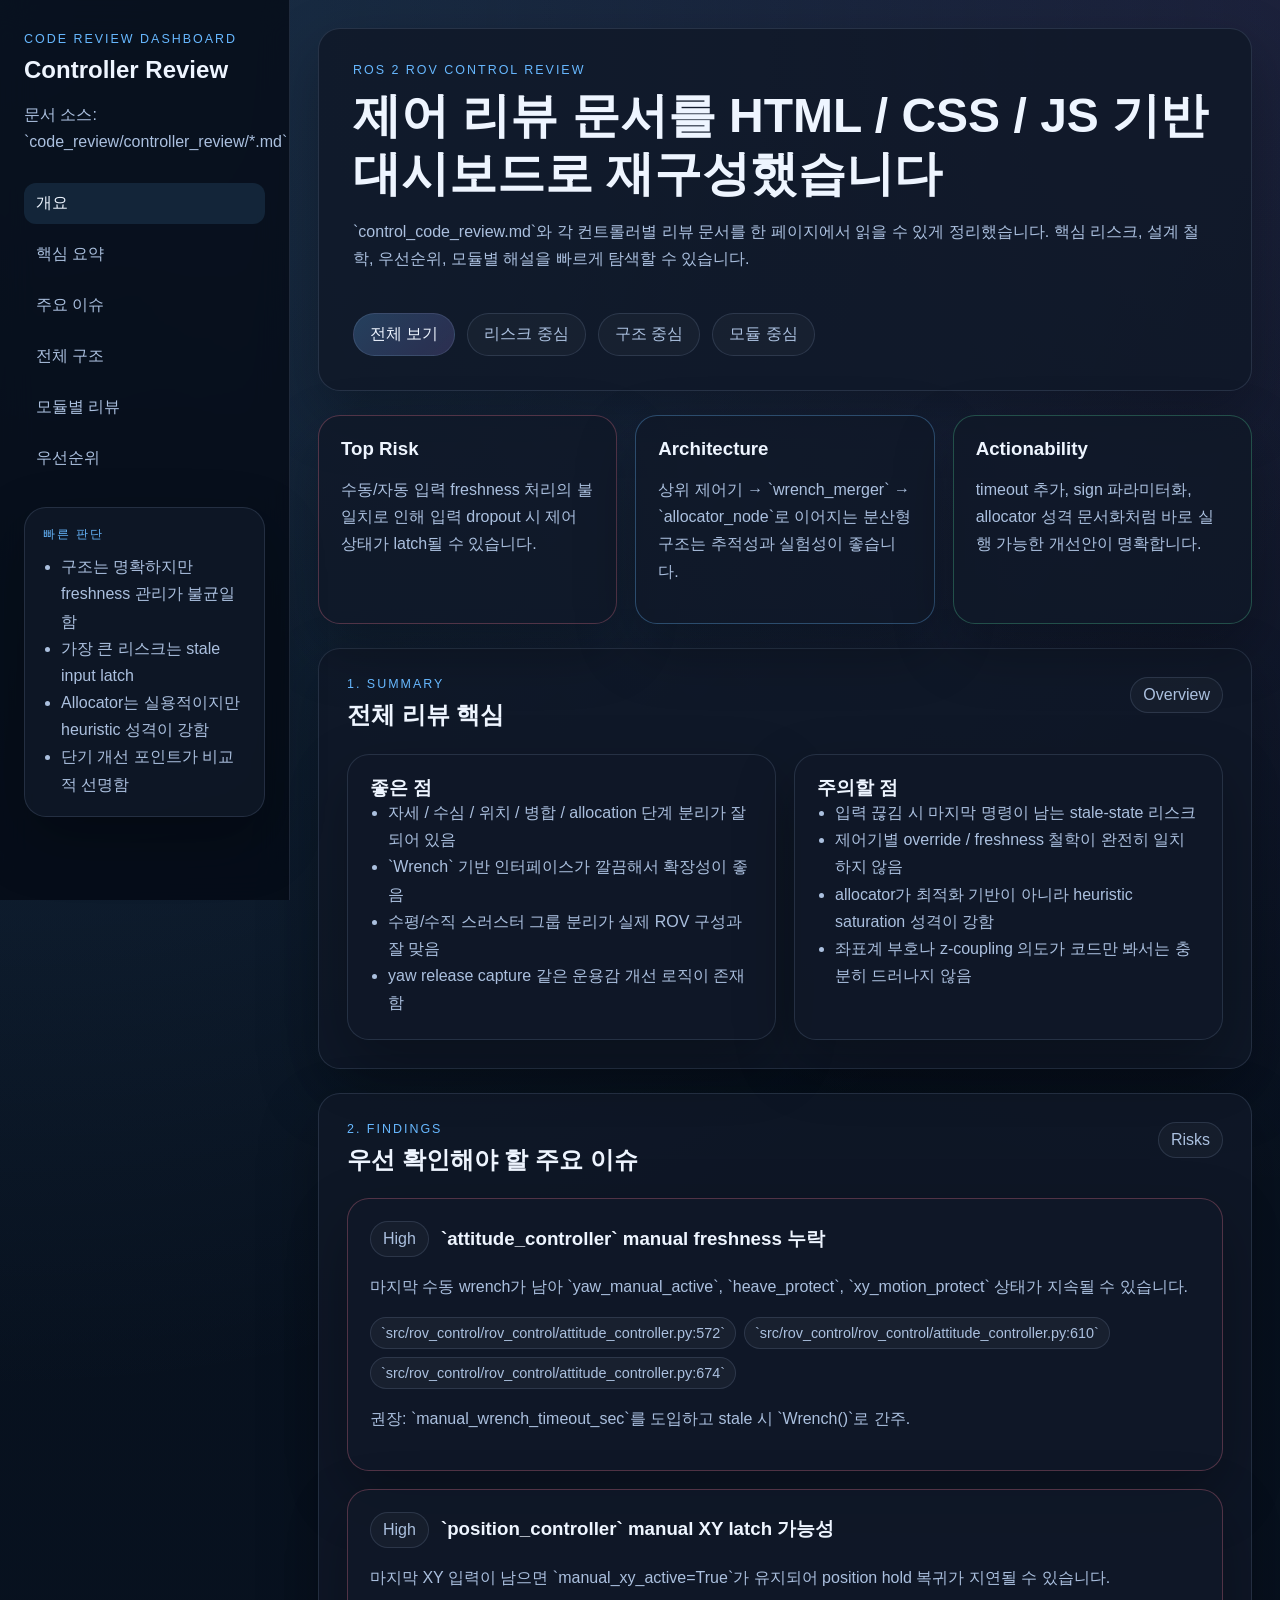
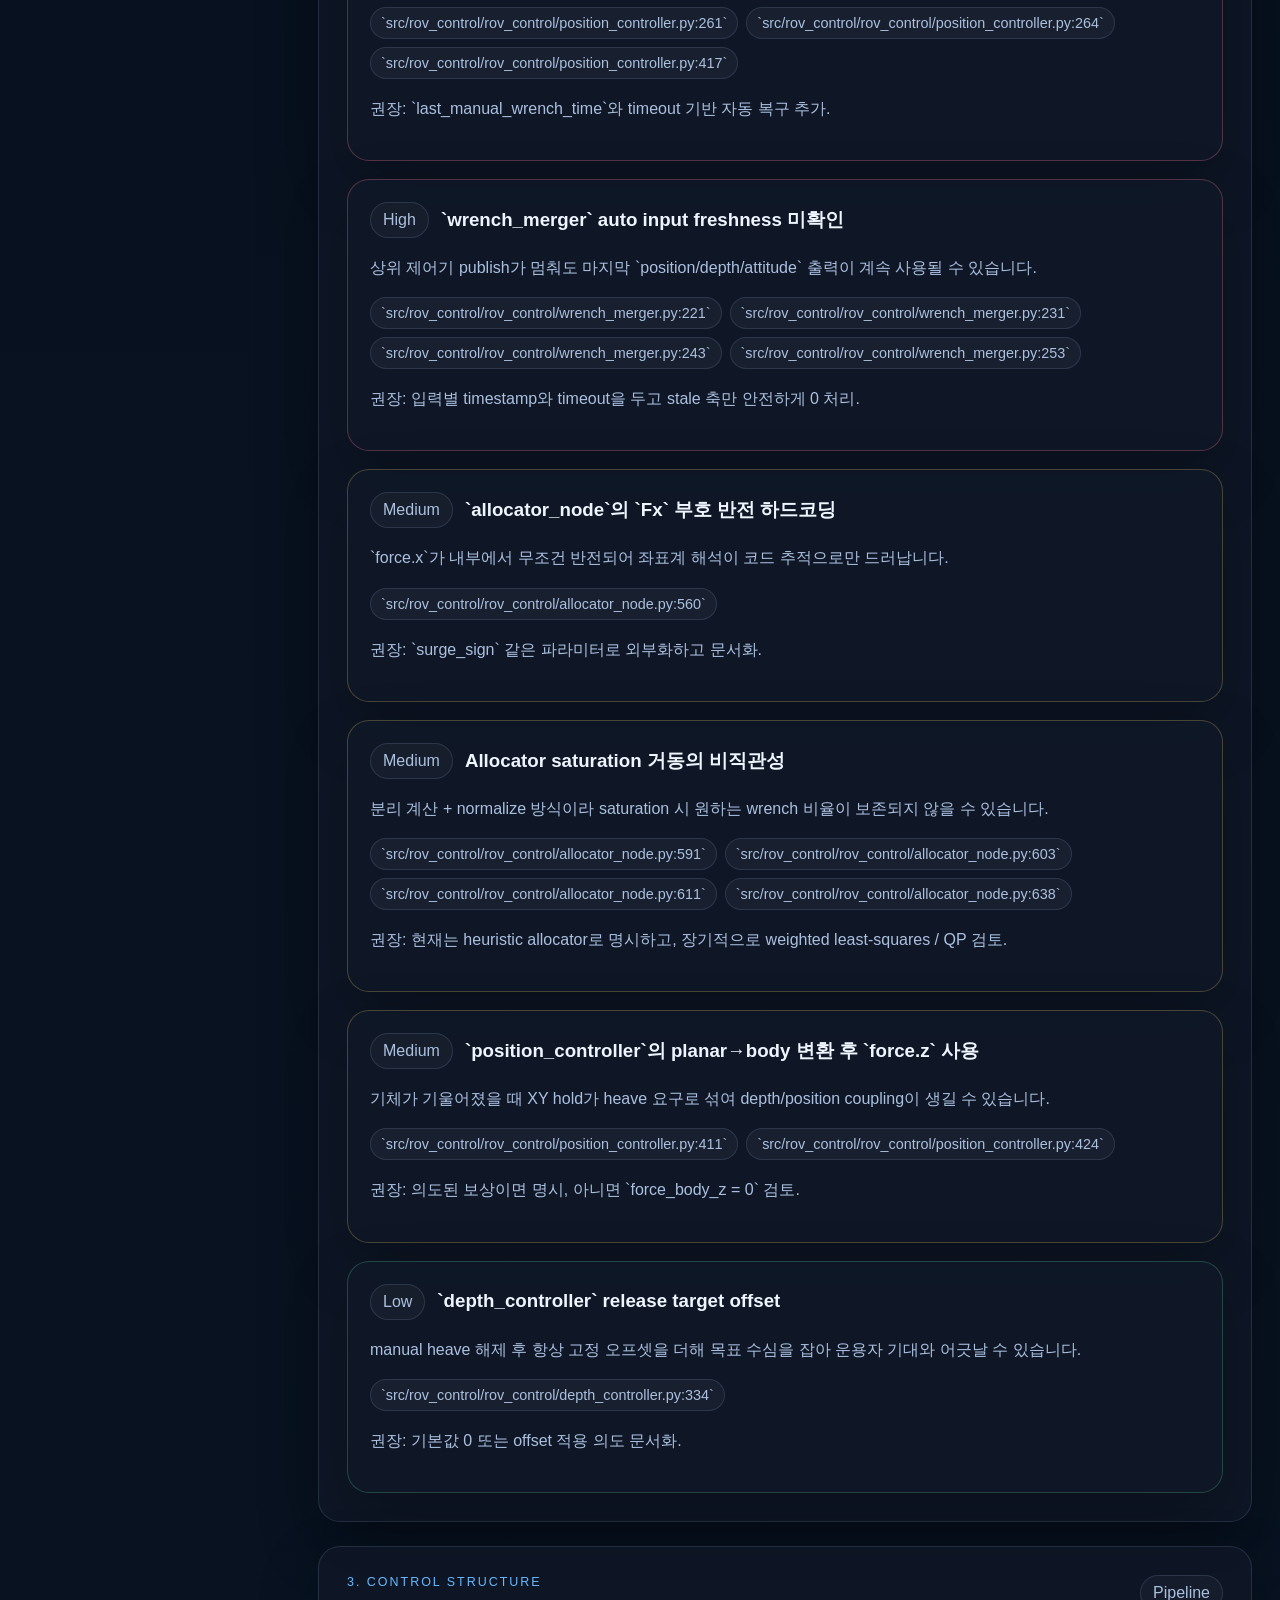
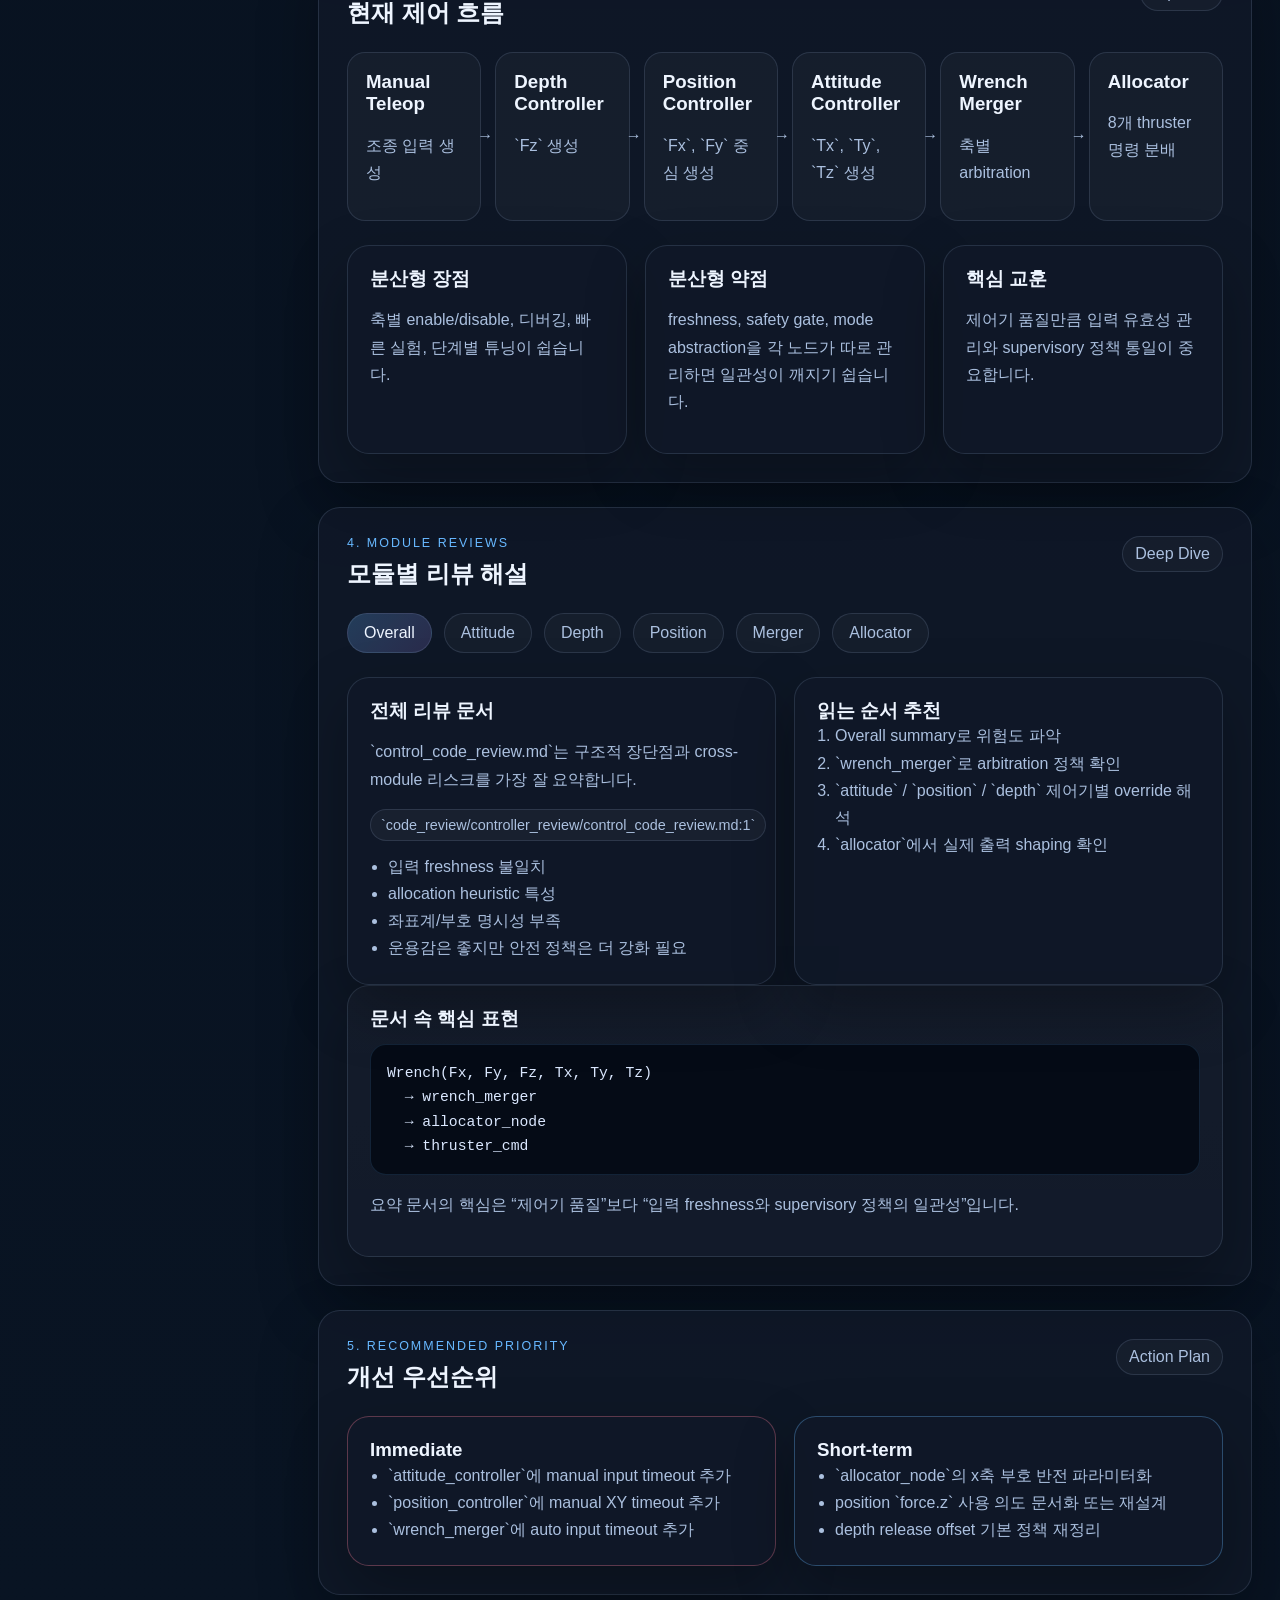
==== code_review/controller_review/index.html @ b7502bb3 "update" ====
<!DOCTYPE html>
<html lang="ko">
<head>
  <meta charset="UTF-8" />
  <meta name="viewport" content="width=device-width, initial-scale=1.0" />
  <title>Controller Review Dashboard</title>
  <link rel="stylesheet" href="styles.css" />
</head>
<body>
  <div class="page-shell">
    <aside class="sidebar">
      <div class="brand">
        <p class="eyebrow">Code Review Dashboard</p>
        <h1>Controller Review</h1>
        <p class="meta">문서 소스: `code_review/controller_review/*.md`</p>
      </div>

      <nav class="toc">
        <a href="#overview">개요</a>
        <a href="#summary">핵심 요약</a>
        <a href="#findings">주요 이슈</a>
        <a href="#control-structure">전체 구조</a>
        <a href="#modules">모듈별 리뷰</a>
        <a href="#priority">우선순위</a>
      </nav>

      <div class="sidebar-card">
        <p class="sidebar-label">빠른 판단</p>
        <ul>
          <li>구조는 명확하지만 freshness 관리가 불균일함</li>
          <li>가장 큰 리스크는 stale input latch</li>
          <li>Allocator는 실용적이지만 heuristic 성격이 강함</li>
          <li>단기 개선 포인트가 비교적 선명함</li>
        </ul>
      </div>
    </aside>

    <main class="content">
      <section id="overview" class="hero">
        <div>
          <p class="eyebrow">ROS 2 ROV Control Review</p>
          <h2>제어 리뷰 문서를 HTML / CSS / JS 기반 대시보드로 재구성했습니다</h2>
          <p class="hero-text">
            `control_code_review.md`와 각 컨트롤러별 리뷰 문서를 한 페이지에서 읽을 수 있게 정리했습니다.
            핵심 리스크, 설계 철학, 우선순위, 모듈별 해설을 빠르게 탐색할 수 있습니다.
          </p>
        </div>
        <div class="hero-actions">
          <button class="chip-button is-active" data-filter="all">전체 보기</button>
          <button class="chip-button" data-filter="risk">리스크 중심</button>
          <button class="chip-button" data-filter="architecture">구조 중심</button>
          <button class="chip-button" data-filter="module">모듈 중심</button>
        </div>
      </section>

      <section class="card-grid" data-category="risk architecture">
        <article class="info-card accent-red">
          <h3>Top Risk</h3>
          <p>수동/자동 입력 freshness 처리의 불일치로 인해 입력 dropout 시 제어 상태가 latch될 수 있습니다.</p>
        </article>
        <article class="info-card accent-blue">
          <h3>Architecture</h3>
          <p>상위 제어기 → `wrench_merger` → `allocator_node`로 이어지는 분산형 구조는 추적성과 실험성이 좋습니다.</p>
        </article>
        <article class="info-card accent-green">
          <h3>Actionability</h3>
          <p>timeout 추가, sign 파라미터화, allocator 성격 문서화처럼 바로 실행 가능한 개선안이 명확합니다.</p>
        </article>
      </section>

      <section id="summary" class="panel" data-category="risk architecture">
        <div class="panel-heading">
          <div>
            <p class="section-kicker">1. Summary</p>
            <h2>전체 리뷰 핵심</h2>
          </div>
          <span class="badge">Overview</span>
        </div>

        <div class="two-column">
          <article class="subpanel">
            <h3>좋은 점</h3>
            <ul class="check-list">
              <li>자세 / 수심 / 위치 / 병합 / allocation 단계 분리가 잘 되어 있음</li>
              <li>`Wrench` 기반 인터페이스가 깔끔해서 확장성이 좋음</li>
              <li>수평/수직 스러스터 그룹 분리가 실제 ROV 구성과 잘 맞음</li>
              <li>yaw release capture 같은 운용감 개선 로직이 존재함</li>
            </ul>
          </article>

          <article class="subpanel">
            <h3>주의할 점</h3>
            <ul class="warning-list">
              <li>입력 끊김 시 마지막 명령이 남는 stale-state 리스크</li>
              <li>제어기별 override / freshness 철학이 완전히 일치하지 않음</li>
              <li>allocator가 최적화 기반이 아니라 heuristic saturation 성격이 강함</li>
              <li>좌표계 부호나 z-coupling 의도가 코드만 봐서는 충분히 드러나지 않음</li>
            </ul>
          </article>
        </div>
      </section>

      <section id="findings" class="panel" data-category="risk">
        <div class="panel-heading">
          <div>
            <p class="section-kicker">2. Findings</p>
            <h2>우선 확인해야 할 주요 이슈</h2>
          </div>
          <span class="badge">Risks</span>
        </div>

        <div class="stacked-cards">
          <article class="subpanel severity-high">
            <div class="label-row">
              <span class="tag">High</span>
              <h3>`attitude_controller` manual freshness 누락</h3>
            </div>
            <p>마지막 수동 wrench가 남아 `yaw_manual_active`, `heave_protect`, `xy_motion_protect` 상태가 지속될 수 있습니다.</p>
            <div class="file-list">
              <span class="file-chip">`src/rov_control/rov_control/attitude_controller.py:572`</span>
              <span class="file-chip">`src/rov_control/rov_control/attitude_controller.py:610`</span>
              <span class="file-chip">`src/rov_control/rov_control/attitude_controller.py:674`</span>
            </div>
            <p class="note">권장: `manual_wrench_timeout_sec`를 도입하고 stale 시 `Wrench()`로 간주.</p>
          </article>

          <article class="subpanel severity-high">
            <div class="label-row">
              <span class="tag">High</span>
              <h3>`position_controller` manual XY latch 가능성</h3>
            </div>
            <p>마지막 XY 입력이 남으면 `manual_xy_active=True`가 유지되어 position hold 복귀가 지연될 수 있습니다.</p>
            <div class="file-list">
              <span class="file-chip">`src/rov_control/rov_control/position_controller.py:261`</span>
              <span class="file-chip">`src/rov_control/rov_control/position_controller.py:264`</span>
              <span class="file-chip">`src/rov_control/rov_control/position_controller.py:417`</span>
            </div>
            <p class="note">권장: `last_manual_wrench_time`와 timeout 기반 자동 복구 추가.</p>
          </article>

          <article class="subpanel severity-high">
            <div class="label-row">
              <span class="tag">High</span>
              <h3>`wrench_merger` auto input freshness 미확인</h3>
            </div>
            <p>상위 제어기 publish가 멈춰도 마지막 `position/depth/attitude` 출력이 계속 사용될 수 있습니다.</p>
            <div class="file-list">
              <span class="file-chip">`src/rov_control/rov_control/wrench_merger.py:221`</span>
              <span class="file-chip">`src/rov_control/rov_control/wrench_merger.py:231`</span>
              <span class="file-chip">`src/rov_control/rov_control/wrench_merger.py:243`</span>
              <span class="file-chip">`src/rov_control/rov_control/wrench_merger.py:253`</span>
            </div>
            <p class="note">권장: 입력별 timestamp와 timeout을 두고 stale 축만 안전하게 0 처리.</p>
          </article>

          <article class="subpanel severity-medium">
            <div class="label-row">
              <span class="tag">Medium</span>
              <h3>`allocator_node`의 `Fx` 부호 반전 하드코딩</h3>
            </div>
            <p>`force.x`가 내부에서 무조건 반전되어 좌표계 해석이 코드 추적으로만 드러납니다.</p>
            <div class="file-list">
              <span class="file-chip">`src/rov_control/rov_control/allocator_node.py:560`</span>
            </div>
            <p class="note">권장: `surge_sign` 같은 파라미터로 외부화하고 문서화.</p>
          </article>

          <article class="subpanel severity-medium">
            <div class="label-row">
              <span class="tag">Medium</span>
              <h3>Allocator saturation 거동의 비직관성</h3>
            </div>
            <p>분리 계산 + normalize 방식이라 saturation 시 원하는 wrench 비율이 보존되지 않을 수 있습니다.</p>
            <div class="file-list">
              <span class="file-chip">`src/rov_control/rov_control/allocator_node.py:591`</span>
              <span class="file-chip">`src/rov_control/rov_control/allocator_node.py:603`</span>
              <span class="file-chip">`src/rov_control/rov_control/allocator_node.py:611`</span>
              <span class="file-chip">`src/rov_control/rov_control/allocator_node.py:638`</span>
            </div>
            <p class="note">권장: 현재는 heuristic allocator로 명시하고, 장기적으로 weighted least-squares / QP 검토.</p>
          </article>

          <article class="subpanel severity-medium">
            <div class="label-row">
              <span class="tag">Medium</span>
              <h3>`position_controller`의 planar→body 변환 후 `force.z` 사용</h3>
            </div>
            <p>기체가 기울어졌을 때 XY hold가 heave 요구로 섞여 depth/position coupling이 생길 수 있습니다.</p>
            <div class="file-list">
              <span class="file-chip">`src/rov_control/rov_control/position_controller.py:411`</span>
              <span class="file-chip">`src/rov_control/rov_control/position_controller.py:424`</span>
            </div>
            <p class="note">권장: 의도된 보상이면 명시, 아니면 `force_body_z = 0` 검토.</p>
          </article>

          <article class="subpanel severity-low">
            <div class="label-row">
              <span class="tag">Low</span>
              <h3>`depth_controller` release target offset</h3>
            </div>
            <p>manual heave 해제 후 항상 고정 오프셋을 더해 목표 수심을 잡아 운용자 기대와 어긋날 수 있습니다.</p>
            <div class="file-list">
              <span class="file-chip">`src/rov_control/rov_control/depth_controller.py:334`</span>
            </div>
            <p class="note">권장: 기본값 0 또는 offset 적용 의도 문서화.</p>
          </article>
        </div>
      </section>

      <section id="control-structure" class="panel" data-category="architecture">
        <div class="panel-heading">
          <div>
            <p class="section-kicker">3. Control Structure</p>
            <h2>현재 제어 흐름</h2>
          </div>
          <span class="badge">Pipeline</span>
        </div>

        <div class="pipeline">
          <div class="pipeline-node">
            <h3>Manual Teleop</h3>
            <p>조종 입력 생성</p>
          </div>
          <div class="pipeline-node">
            <h3>Depth Controller</h3>
            <p>`Fz` 생성</p>
          </div>
          <div class="pipeline-node">
            <h3>Position Controller</h3>
            <p>`Fx`, `Fy` 중심 생성</p>
          </div>
          <div class="pipeline-node">
            <h3>Attitude Controller</h3>
            <p>`Tx`, `Ty`, `Tz` 생성</p>
          </div>
          <div class="pipeline-node">
            <h3>Wrench Merger</h3>
            <p>축별 arbitration</p>
          </div>
          <div class="pipeline-node">
            <h3>Allocator</h3>
            <p>8개 thruster 명령 분배</p>
          </div>
        </div>

        <div class="three-up">
          <article class="subpanel">
            <h3>분산형 장점</h3>
            <p>축별 enable/disable, 디버깅, 빠른 실험, 단계별 튜닝이 쉽습니다.</p>
          </article>
          <article class="subpanel">
            <h3>분산형 약점</h3>
            <p>freshness, safety gate, mode abstraction을 각 노드가 따로 관리하면 일관성이 깨지기 쉽습니다.</p>
          </article>
          <article class="subpanel">
            <h3>핵심 교훈</h3>
            <p>제어기 품질만큼 입력 유효성 관리와 supervisory 정책 통일이 중요합니다.</p>
          </article>
        </div>
      </section>

      <section id="modules" class="panel" data-category="module architecture">
        <div class="panel-heading">
          <div>
            <p class="section-kicker">4. Module Reviews</p>
            <h2>모듈별 리뷰 해설</h2>
          </div>
          <span class="badge">Deep Dive</span>
        </div>

        <div class="tabs" role="tablist" aria-label="모듈별 리뷰 탭">
          <button class="tab is-active" role="tab" data-tab-target="tab-overall">Overall</button>
          <button class="tab" role="tab" data-tab-target="tab-attitude">Attitude</button>
          <button class="tab" role="tab" data-tab-target="tab-depth">Depth</button>
          <button class="tab" role="tab" data-tab-target="tab-position">Position</button>
          <button class="tab" role="tab" data-tab-target="tab-merger">Merger</button>
          <button class="tab" role="tab" data-tab-target="tab-allocator">Allocator</button>
        </div>

        <div id="tab-overall" class="tab-panel is-active">
          <div class="two-column">
            <article class="subpanel">
              <h3>전체 리뷰 문서</h3>
              <p>`control_code_review.md`는 구조적 장단점과 cross-module 리스크를 가장 잘 요약합니다.</p>
              <div class="file-list">
                <span class="file-chip">`code_review/controller_review/control_code_review.md:1`</span>
              </div>
              <ul>
                <li>입력 freshness 불일치</li>
                <li>allocation heuristic 특성</li>
                <li>좌표계/부호 명시성 부족</li>
                <li>운용감은 좋지만 안전 정책은 더 강화 필요</li>
              </ul>
            </article>
            <article class="subpanel">
              <h3>읽는 순서 추천</h3>
              <ol class="ordered-list">
                <li>Overall summary로 위험도 파악</li>
                <li>`wrench_merger`로 arbitration 정책 확인</li>
                <li>`attitude` / `position` / `depth` 제어기별 override 해석</li>
                <li>`allocator`에서 실제 출력 shaping 확인</li>
              </ol>
            </article>
          </div>

          <article class="subpanel code-surface">
            <h3>문서 속 핵심 표현</h3>
            <pre><code>Wrench(Fx, Fy, Fz, Tx, Ty, Tz)
  → wrench_merger
  → allocator_node
  → thruster_cmd</code></pre>
            <p class="note">요약 문서의 핵심은 “제어기 품질”보다 “입력 freshness와 supervisory 정책의 일관성”입니다.</p>
          </article>
        </div>

        <div id="tab-attitude" class="tab-panel">
          <div class="two-column">
            <article class="subpanel">
              <h3>역할과 제어법칙</h3>
              <p>IMU quaternion 기반으로 `roll / pitch / yaw`를 계산하고, roll/pitch stabilizer + yaw heading hold에 가까운 구조로 동작합니다.</p>
              <ul>
                <li>roll/pitch: PID + rate damping</li>
                <li>yaw: heading error + yaw rate damping</li>
                <li>trim, large tilt disable, yaw hold 정책 포함</li>
              </ul>
            </article>
            <article class="subpanel">
              <h3>리뷰 포인트</h3>
              <p>수동 wrench freshness 미관리로 보호 로직이 의도보다 오래 남을 수 있습니다.</p>
              <div class="file-list">
                <span class="file-chip">`code_review/controller_review/controller_review_attitude.md:1`</span>
              </div>
              <p class="note">핵심 수정 포인트: manual timeout, stale state reset, yaw override 복귀 일관화.</p>
            </article>
          </div>

          <div class="snippet-grid">
            <article class="subpanel code-surface">
              <h3>IMU 입력 갱신</h3>
              <pre><code>def imu_callback(self, msg: Imu):
    self.q_current = quat_normalize((
        msg.orientation.x,
        msg.orientation.y,
        msg.orientation.z,
        msg.orientation.w,
    ))
    self.roll, self.pitch, self.yaw = quat_to_rpy(*self.q_current)</code></pre>
            </article>
            <article class="subpanel code-surface">
              <h3>제어 루프 핵심</h3>
              <pre><code>def control_loop(self):
    if not self.have_imu or not self.target_initialized:
        return
    if not self.control_enabled:
        self.pub_torque.publish(out)
        return</code></pre>
            </article>
          </div>
        </div>

        <div id="tab-depth" class="tab-panel">
          <div class="two-column">
            <article class="subpanel">
              <h3>역할과 제어법칙</h3>
              <p>수심 센서와 IMU를 이용해 `Fz`를 만드는 depth PID controller입니다.</p>
              <ul>
                <li>`target_depth - current_depth` 오차 기반 PID</li>
                <li>pilot depth-rate 해석 가능</li>
                <li>sensor offset compensation 포함</li>
                <li>slew-rate 제한과 upward limit 포함</li>
              </ul>
            </article>
            <article class="subpanel">
              <h3>리뷰 포인트</h3>
              <p>manual heave release 시 목표를 `current_depth + offset`으로 잡는 정책이 직관과 어긋날 수 있습니다.</p>
              <div class="file-list">
                <span class="file-chip">`code_review/controller_review/controller_review_depth.md:1`</span>
              </div>
              <p class="note">핵심 수정 포인트: release offset 기본값 재검토, 의도 문서화.</p>
            </article>
          </div>

          <div class="snippet-grid">
            <article class="subpanel code-surface">
              <h3>목표 수심 캡처</h3>
              <pre><code>def armed_callback(self, msg: Bool):
    if (not self.prev_armed) and self.armed:
        if self.current_depth is not None:
            self.target_depth = self.current_depth
            self.target_initialized = True</code></pre>
            </article>
            <article class="subpanel code-surface">
              <h3>핵심 제어식</h3>
              <pre><code>error = self.target_depth - depth
raw_cmd = (
    self.kp_depth * error +
    self.ki_depth * self.depth_integral -
    self.kd_depth * depth_rate
)</code></pre>
            </article>
          </div>
        </div>

        <div id="tab-position" class="tab-panel">
          <div class="two-column">
            <article class="subpanel">
              <h3>역할과 제어법칙</h3>
              <p>world frame에서 위치 오차를 계산한 뒤 body frame 힘으로 바꾸는 planar PD position hold 구조입니다.</p>
              <ul>
                <li>DVL position 또는 velocity integration 지원</li>
                <li>yaw motion-aware damping 추가</li>
                <li>manual release target capture 정책 포함</li>
              </ul>
            </article>
            <article class="subpanel">
              <h3>리뷰 포인트</h3>
              <p>manual XY stale latch 가능성과 transformed `force.z` 사용이 가장 눈에 띕니다.</p>
              <div class="file-list">
                <span class="file-chip">`code_review/controller_review/controller_review_position.md:1`</span>
              </div>
              <p class="note">핵심 수정 포인트: manual timeout, hold 복귀 로직, z-coupling 설계 의도 명확화.</p>
            </article>
          </div>

          <div class="snippet-grid">
            <article class="subpanel code-surface">
              <h3>World → Body 변환</h3>
              <pre><code>force_world = (force_world_x, force_world_y, 0.0)
force_body = quat_rotate_vector(
    quat_conjugate(self.q_world_body),
    force_world
)
force_body_x = force_body[0]
force_body_y = force_body[1]</code></pre>
            </article>
            <article class="subpanel code-surface">
              <h3>Damping 강화</h3>
              <pre><code>extra_damping = self.yaw_rate_damping_gain * abs(self.current_yaw_rate)
if abs(self.manual_wrench.torque.z) > self.manual_yaw_override_threshold:
    extra_damping += self.manual_yaw_damping_boost</code></pre>
            </article>
          </div>
        </div>

        <div id="tab-merger" class="tab-panel">
          <div class="two-column">
            <article class="subpanel">
              <h3>역할과 병합 정책</h3>
              <p>수동 입력과 각 자동 제어기 출력을 축별 규칙으로 합치는 supervisory mixer입니다.</p>
              <ul>
                <li>`Fx/Fy`: manual override 아니면 position 사용</li>
                <li>`Fz`: depth state와 manual heave를 함께 고려</li>
                <li>`Tx/Ty`: attitude 유지 우선</li>
                <li>`Tz`: manual yaw override 아니면 yaw hold</li>
              </ul>
            </article>
            <article class="subpanel">
              <h3>리뷰 포인트</h3>
              <p>manual 입력 timeout은 있지만 auto input freshness가 없어 장애 전파가 조용히 남을 수 있습니다.</p>
              <div class="file-list">
                <span class="file-chip">`code_review/controller_review/controller_review_wrench_merger.md:1`</span>
              </div>
              <p class="note">핵심 수정 포인트: 입력별 timestamp/timeout, stale source별 안전 처리.</p>
            </article>
          </div>

          <div class="snippet-grid">
            <article class="subpanel code-surface">
              <h3>수평 축 병합</h3>
              <pre><code>if abs(manual_surge) &gt; self.manual_xy_override_threshold:
    merged.force.x = manual_surge
else:
    merged.force.x = self.last_position_force.force.x</code></pre>
            </article>
            <article class="subpanel code-surface">
              <h3>Depth 상태 기반 병합</h3>
              <pre><code>if self.depth_active:
    merged.force.z = self.last_depth_heave + self.last_position_force.force.z
elif abs(manual_heave) &gt; self.manual_heave_override_threshold:
    merged.force.z = manual_heave</code></pre>
            </article>
          </div>
        </div>

        <div id="tab-allocator" class="tab-panel">
          <div class="two-column">
            <article class="subpanel">
              <h3>역할과 구조</h3>
              <p>`Wrench(Fx, Fy, Fz, Tx, Ty, Tz)`를 8개 스러스터 명령으로 바꾸는 `control allocation + actuator shaping` 노드입니다.</p>
              <ul>
                <li>1~4번 수평 그룹: `Fx`, `Fy`, `Tz`</li>
                <li>5~8번 수직 그룹: `Fz`, `Tx`, `Ty`</li>
                <li>pseudo-inverse 기반 분리 계산</li>
                <li>priority / gain / normalization 포함</li>
              </ul>
            </article>
            <article class="subpanel">
              <h3>리뷰 포인트</h3>
              <p>하드코딩된 x축 부호와 heuristic saturation이 핵심 해석 포인트입니다.</p>
              <div class="file-list">
                <span class="file-chip">`code_review/controller_review/controller_review_allocator.md:1`</span>
              </div>
              <p class="note">핵심 수정 포인트: sign 파라미터화, allocator 철학 문서화, 장기적 고도화 방향 제시.</p>
            </article>
          </div>

          <div class="snippet-grid">
            <article class="subpanel code-surface">
              <h3>Thruster 방향 부호</h3>
              <pre><code>self.signs = np.array(
    [1, 1, 1, 1, 1, 1, 1, 1],
    dtype=float
)
u = u * self.signs</code></pre>
            </article>
            <article class="subpanel code-surface">
              <h3>수평 Allocation</h3>
              <pre><code>u_h = (
    (self.H_pinv @ horiz_force_cmd) * self.horizontal_output_gain +
    (self.H_pinv @ horiz_yaw_cmd) * self.yaw_output_gain
)</code></pre>
            </article>
            <article class="subpanel code-surface">
              <h3>수직 Priority</h3>
              <pre><code>if self.torque_first_allocation:
    components = [u_v_torque, u_v_heave]
else:
    components = [u_v_heave, u_v_torque]</code></pre>
            </article>
            <article class="subpanel code-surface">
              <h3>보상 항 예시</h3>
              <pre><code>def level_horizontal_heave_compensation(self, fx: float, fy: float) -&gt; float:
    if not self.level_horizontal_compensation_enabled or not self.have_imu:
        return 0.0</code></pre>
            </article>
          </div>
        </div>
      </section>

      <section id="priority" class="panel" data-category="risk module">
        <div class="panel-heading">
          <div>
            <p class="section-kicker">5. Recommended Priority</p>
            <h2>개선 우선순위</h2>
          </div>
          <span class="badge">Action Plan</span>
        </div>

        <div class="two-column">
          <article class="subpanel accent-border-red">
            <h3>Immediate</h3>
            <ul class="warning-list">
              <li>`attitude_controller`에 manual input timeout 추가</li>
              <li>`position_controller`에 manual XY timeout 추가</li>
              <li>`wrench_merger`에 auto input timeout 추가</li>
            </ul>
          </article>
          <article class="subpanel accent-border-blue">
            <h3>Short-term</h3>
            <ul class="check-list">
              <li>`allocator_node`의 x축 부호 반전 파라미터화</li>
              <li>position `force.z` 사용 의도 문서화 또는 재설계</li>
              <li>depth release offset 기본 정책 재정리</li>
            </ul>
          </article>
        </div>
      </section>
    </main>
  </div>

  <script src="script.js"></script>
</body>
</html>
---- code_review/controller_review/styles.css ----
:root {
  --bg: #08111f;
  --bg-soft: #0f1b2d;
  --panel: rgba(16, 24, 40, 0.84);
  --panel-strong: #13233e;
  --line: rgba(156, 178, 216, 0.16);
  --text: #eef5ff;
  --muted: #abc0df;
  --blue: #67b8ff;
  --green: #57e3a3;
  --red: #ff7d98;
  --gold: #ffd76a;
  --purple: #aa8cff;
  --shadow: 0 24px 60px rgba(0, 0, 0, 0.28);
  --radius: 22px;
}

* {
  box-sizing: border-box;
}

html {
  scroll-behavior: smooth;
}

body {
  margin: 0;
  font-family: "Inter", "Pretendard", "Noto Sans KR", sans-serif;
  background:
    radial-gradient(circle at top left, rgba(103, 184, 255, 0.18), transparent 28%),
    radial-gradient(circle at top right, rgba(170, 140, 255, 0.12), transparent 24%),
    linear-gradient(180deg, #07101d 0%, #091423 100%);
  color: var(--text);
}

a {
  color: inherit;
}

code {
  padding: 0.12rem 0.35rem;
  border-radius: 8px;
  background: rgba(255, 255, 255, 0.06);
  font-family: "JetBrains Mono", "Fira Code", monospace;
  font-size: 0.92em;
}

.page-shell {
  display: grid;
  grid-template-columns: 290px 1fr;
  min-height: 100vh;
}

.sidebar {
  position: sticky;
  top: 0;
  align-self: start;
  height: 100vh;
  padding: 32px 24px;
  border-right: 1px solid var(--line);
  background: rgba(4, 10, 20, 0.76);
  backdrop-filter: blur(16px);
}

.brand h1,
.hero h2,
.panel h2,
.subpanel h3,
.info-card h3,
.pipeline-node h3 {
  margin: 0;
  line-height: 1.2;
}

.eyebrow,
.section-kicker,
.sidebar-label {
  margin: 0 0 10px;
  color: var(--blue);
  font-size: 0.78rem;
  letter-spacing: 0.16em;
  text-transform: uppercase;
}

.meta,
.hero-text,
.subpanel p,
.info-card p,
.note,
.pipeline-node p,
.pipeline-node small {
  color: var(--muted);
  line-height: 1.7;
}

.toc {
  display: grid;
  gap: 10px;
  margin: 28px 0;
}

.toc a {
  padding: 10px 12px;
  color: var(--muted);
  text-decoration: none;
  border-radius: 12px;
  transition: 0.2s ease;
}

.toc a:hover,
.toc a.is-active {
  color: var(--text);
  background: rgba(103, 184, 255, 0.12);
}

.sidebar-card,
.panel,
.hero,
.info-card,
.subpanel {
  background: var(--panel);
  border: 1px solid var(--line);
  border-radius: var(--radius);
  box-shadow: var(--shadow);
}

.sidebar-card {
  padding: 18px;
}

.sidebar-card ul,
.check-list,
.warning-list,
.subpanel ul,
.ordered-list {
  margin: 0;
  padding-left: 18px;
  color: var(--muted);
  line-height: 1.7;
}

.file-list {
  display: flex;
  flex-wrap: wrap;
  gap: 8px;
  margin: 12px 0;
}

.file-chip {
  display: inline-flex;
  align-items: center;
  padding: 7px 10px;
  border-radius: 999px;
  border: 1px solid var(--line);
  background: rgba(255, 255, 255, 0.04);
  color: var(--muted);
  font-size: 0.9rem;
}

.content {
  padding: 28px;
}

.hero {
  padding: 34px;
  display: grid;
  gap: 24px;
}

.hero h2 {
  font-size: clamp(2rem, 4vw, 3rem);
  max-width: 960px;
}

.hero-actions,
.tabs {
  display: flex;
  gap: 12px;
  flex-wrap: wrap;
}

.chip-button,
.tab,
.badge,
.tag {
  border: 1px solid var(--line);
  border-radius: 999px;
  background: rgba(255, 255, 255, 0.03);
  color: var(--muted);
}

.chip-button,
.tab {
  cursor: pointer;
  padding: 10px 16px;
  font: inherit;
  transition: 0.2s ease;
}

.chip-button:hover,
.tab:hover {
  color: var(--text);
}

.chip-button.is-active,
.tab.is-active {
  background: linear-gradient(135deg, rgba(103, 184, 255, 0.24), rgba(170, 140, 255, 0.18));
  color: var(--text);
}

.card-grid,
.three-up,
.two-column,
.stacked-cards,
.snippet-grid {
  display: grid;
  gap: 18px;
  margin-top: 24px;
}

.card-grid {
  grid-template-columns: repeat(3, minmax(0, 1fr));
}

.two-column {
  grid-template-columns: repeat(2, minmax(0, 1fr));
}

.three-up {
  grid-template-columns: repeat(3, minmax(0, 1fr));
}

.snippet-grid {
  grid-template-columns: repeat(2, minmax(0, 1fr));
}

.info-card,
.subpanel {
  padding: 22px;
}

.code-surface {
  background:
    linear-gradient(180deg, rgba(255, 255, 255, 0.02), rgba(255, 255, 255, 0.01)),
    var(--panel);
}

.code-surface pre {
  margin: 14px 0 0;
  padding: 16px;
  overflow-x: auto;
  border-radius: 16px;
  border: 1px solid rgba(103, 184, 255, 0.14);
  background: rgba(4, 10, 20, 0.88);
}

.code-surface code {
  display: block;
  padding: 0;
  background: transparent;
  border-radius: 0;
  color: #dbe8ff;
  line-height: 1.65;
  font-size: 0.92rem;
}

.accent-red {
  border-color: rgba(255, 125, 152, 0.28);
}

.accent-blue {
  border-color: rgba(103, 184, 255, 0.32);
}

.accent-green {
  border-color: rgba(87, 227, 163, 0.28);
}

.accent-border-red {
  border-color: rgba(255, 125, 152, 0.32);
}

.accent-border-blue {
  border-color: rgba(103, 184, 255, 0.32);
}

.panel {
  margin-top: 24px;
  padding: 28px;
}

.panel-heading {
  display: flex;
  justify-content: space-between;
  gap: 16px;
  align-items: start;
  margin-bottom: 24px;
}

.badge,
.tag {
  padding: 8px 12px;
  white-space: nowrap;
}

.label-row {
  display: flex;
  gap: 12px;
  align-items: center;
  margin-bottom: 8px;
}

.severity-high {
  border-color: rgba(255, 125, 152, 0.28);
}

.severity-medium {
  border-color: rgba(255, 215, 106, 0.24);
}

.severity-low {
  border-color: rgba(87, 227, 163, 0.24);
}

.pipeline {
  display: grid;
  grid-template-columns: repeat(6, minmax(0, 1fr));
  gap: 14px;
}

.pipeline-node {
  position: relative;
  padding: 18px;
  background: rgba(255, 255, 255, 0.03);
  border: 1px solid var(--line);
  border-radius: 18px;
}

.pipeline-node::after {
  content: "→";
  position: absolute;
  right: -13px;
  top: 50%;
  transform: translateY(-50%);
  color: var(--muted);
}

.pipeline-node:last-child::after {
  display: none;
}

.tab-panel {
  display: none;
  margin-top: 24px;
}

.tab-panel.is-active {
  display: block;
}

[data-hidden="true"] {
  display: none !important;
}

@media (max-width: 1200px) {
  .page-shell {
    grid-template-columns: 1fr;
  }

  .sidebar {
    position: relative;
    height: auto;
    border-right: 0;
    border-bottom: 1px solid var(--line);
  }

  .pipeline {
    grid-template-columns: repeat(3, minmax(0, 1fr));
  }
}

@media (max-width: 900px) {
  .card-grid,
  .two-column,
  .three-up,
  .pipeline,
  .snippet-grid {
    grid-template-columns: 1fr;
  }

  .content {
    padding: 20px;
  }

  .hero,
  .panel {
    padding: 22px;
  }

  .pipeline-node::after {
    display: none;
  }
}
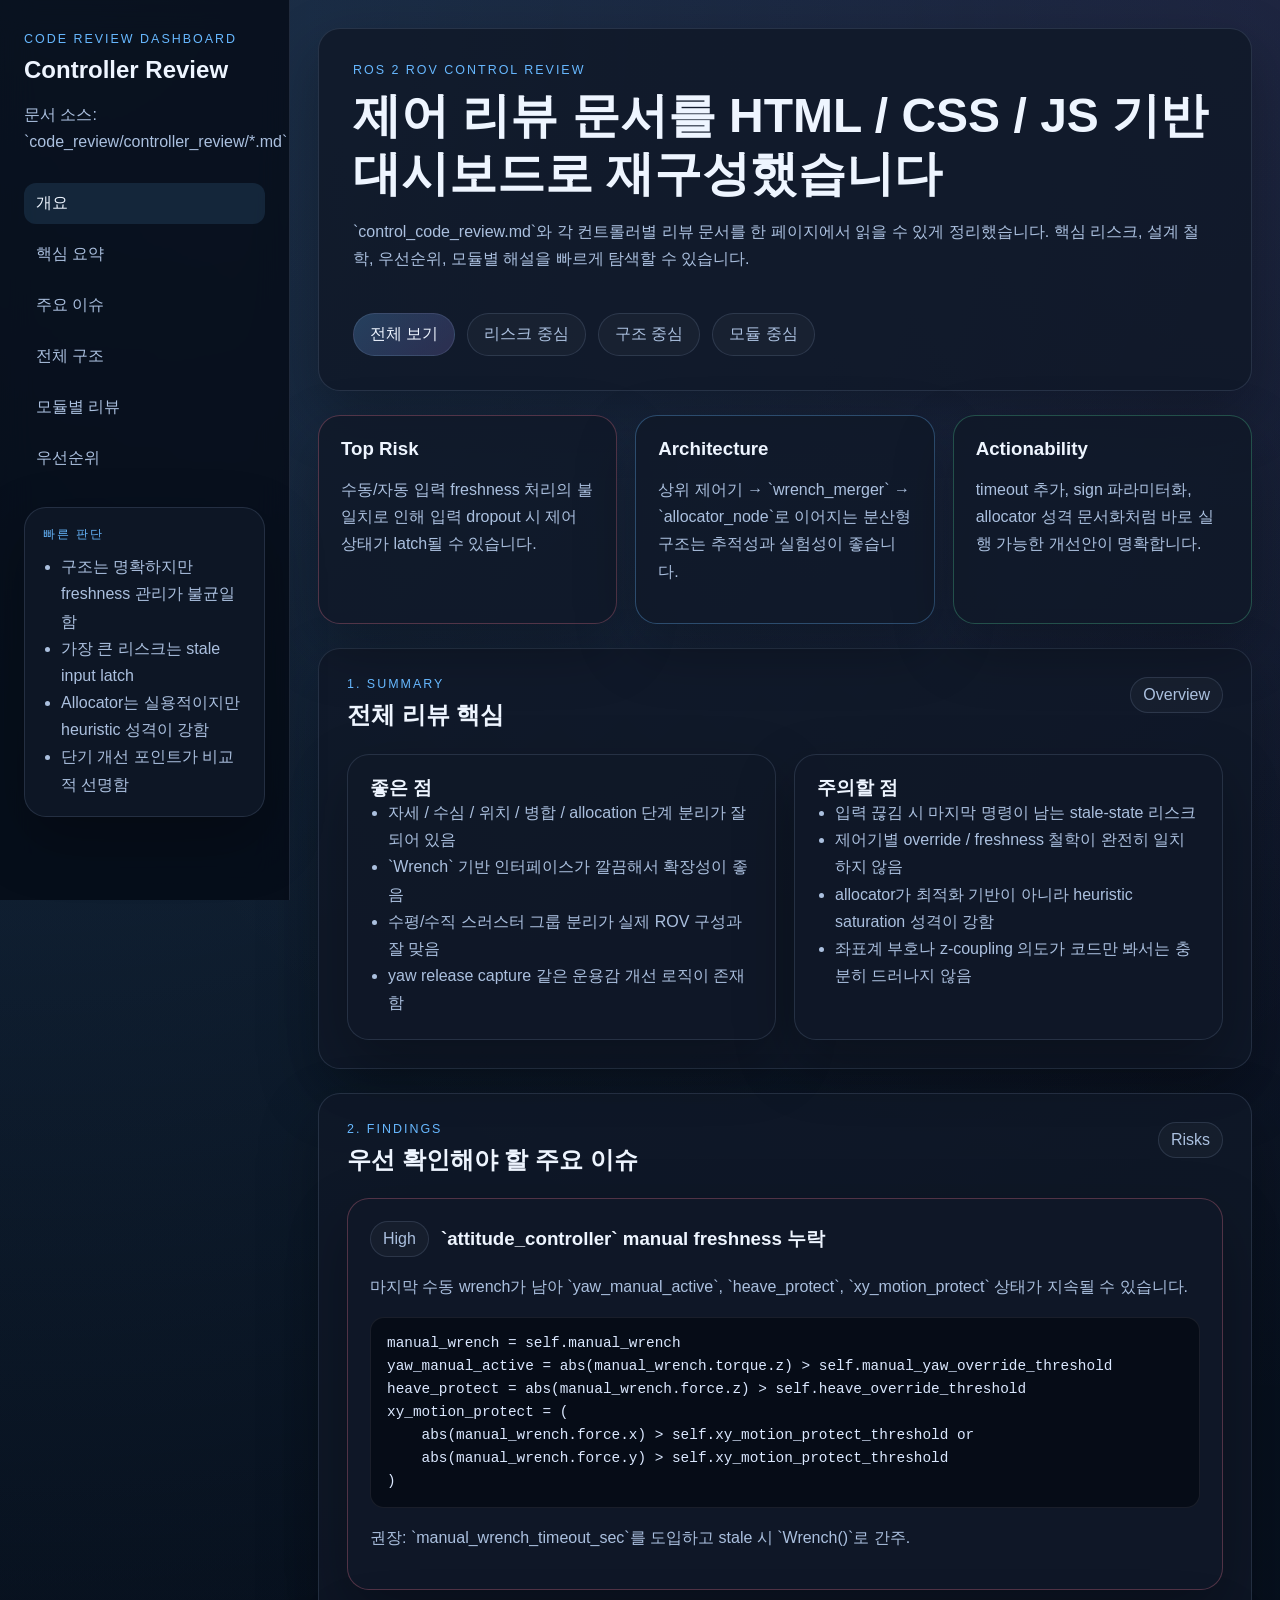
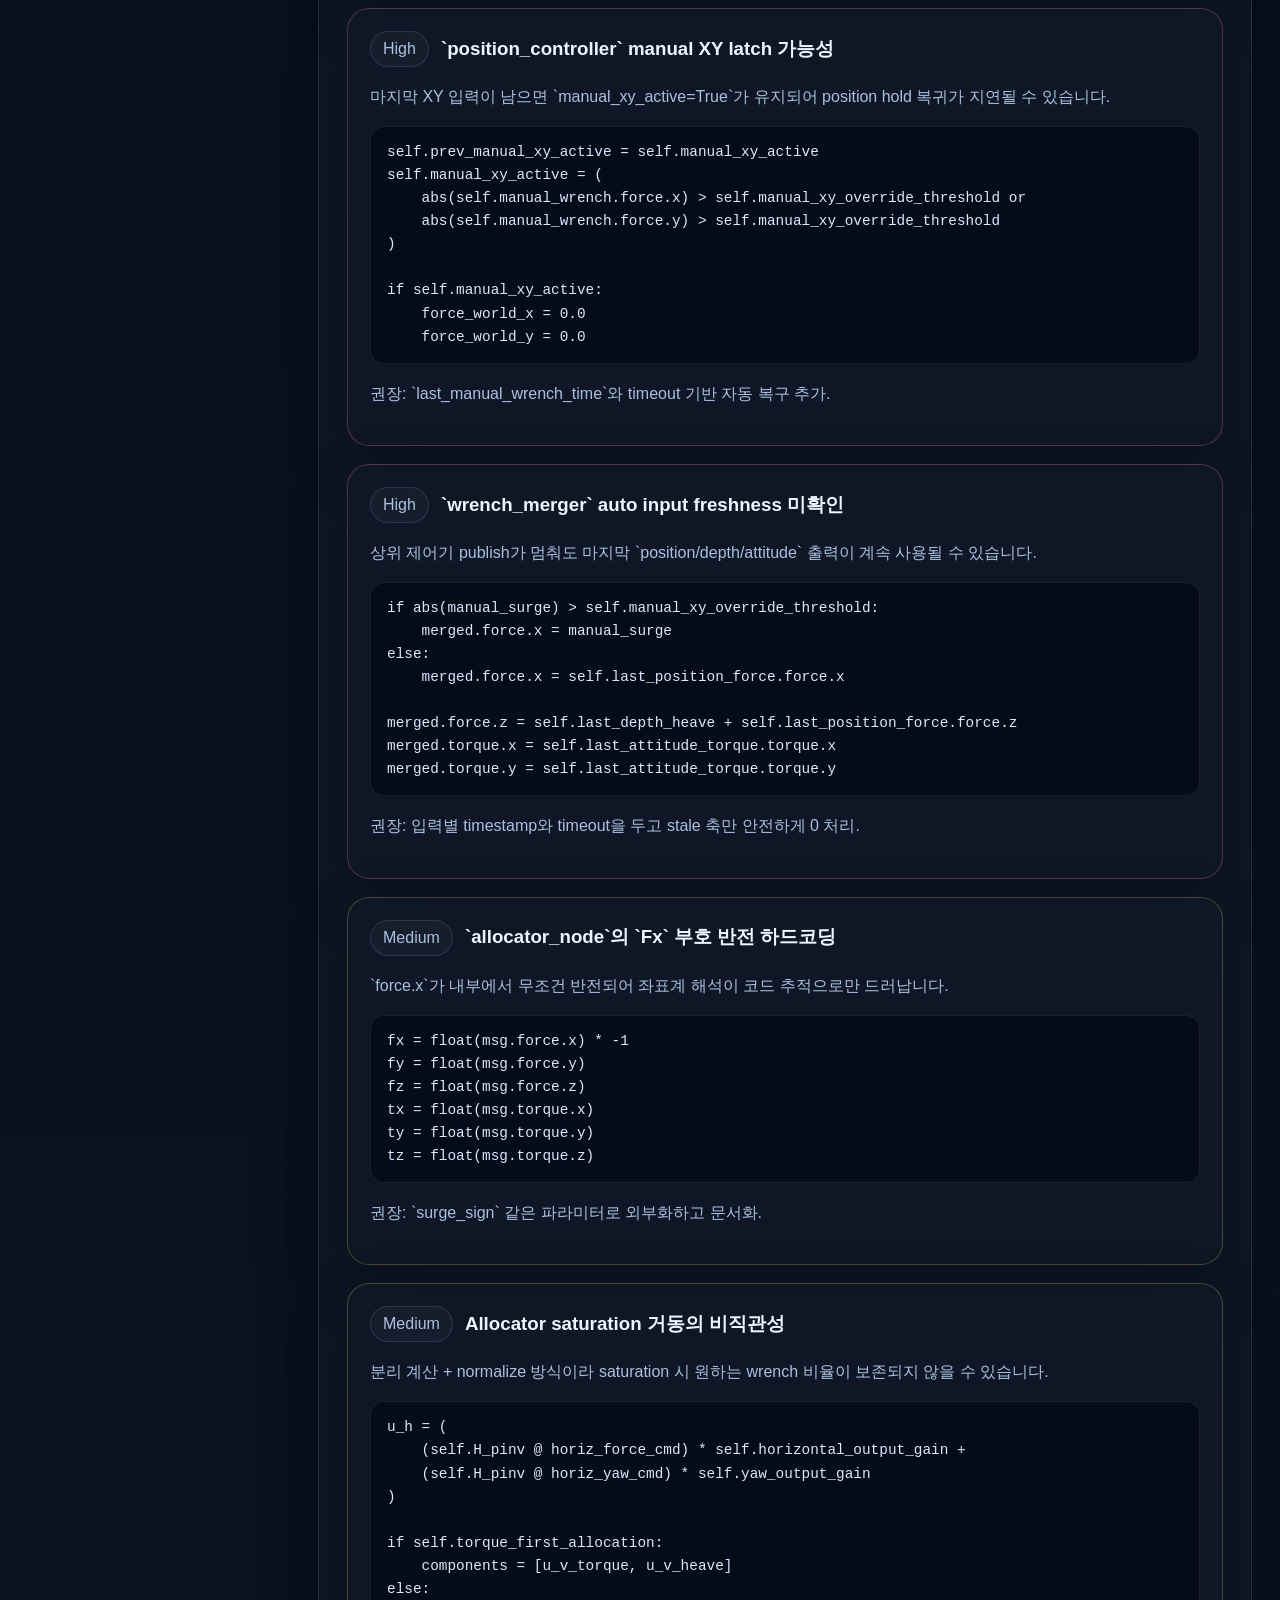
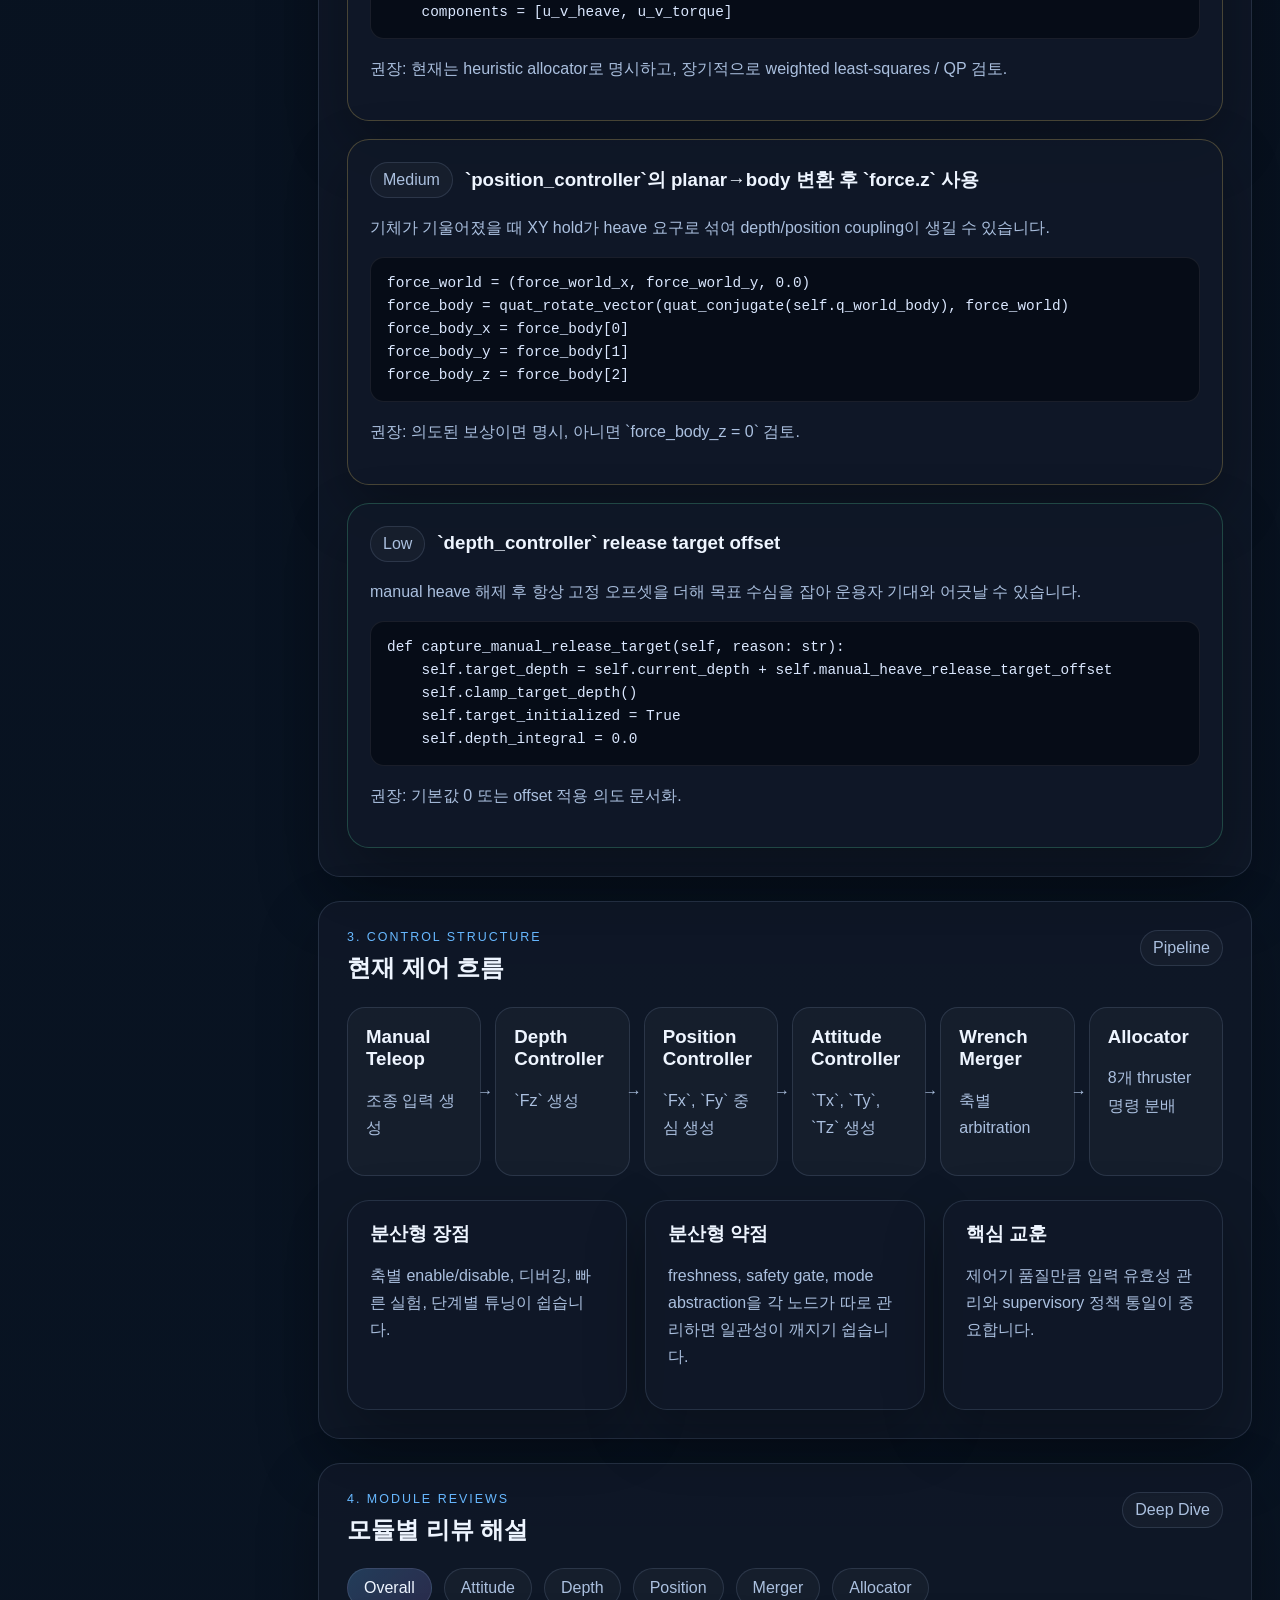
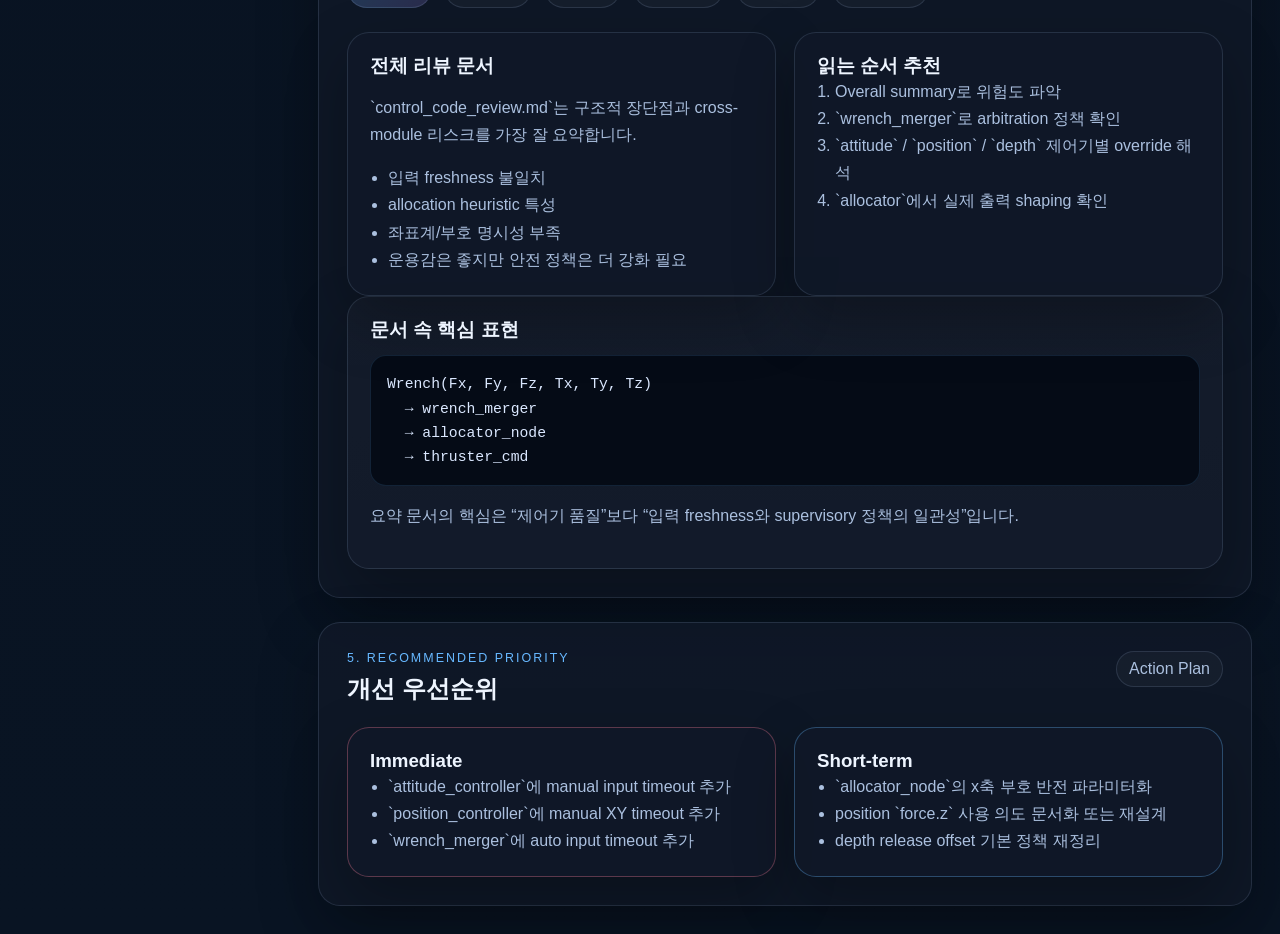
==== commit 6a571ed1: "update" ====
--- a/code_review/controller_review/index.html
+++ b/code_review/controller_review/index.html
@@ -116,11 +116,13 @@
               <h3>`attitude_controller` manual freshness 누락</h3>
             </div>
             <p>마지막 수동 wrench가 남아 `yaw_manual_active`, `heave_protect`, `xy_motion_protect` 상태가 지속될 수 있습니다.</p>
-            <div class="file-list">
-              <span class="file-chip">`src/rov_control/rov_control/attitude_controller.py:572`</span>
-              <span class="file-chip">`src/rov_control/rov_control/attitude_controller.py:610`</span>
-              <span class="file-chip">`src/rov_control/rov_control/attitude_controller.py:674`</span>
-            </div>
+            <pre class="evidence-code"><code>manual_wrench = self.manual_wrench
+yaw_manual_active = abs(manual_wrench.torque.z) &gt; self.manual_yaw_override_threshold
+heave_protect = abs(manual_wrench.force.z) &gt; self.heave_override_threshold
+xy_motion_protect = (
+    abs(manual_wrench.force.x) &gt; self.xy_motion_protect_threshold or
+    abs(manual_wrench.force.y) &gt; self.xy_motion_protect_threshold
+)</code></pre>
             <p class="note">권장: `manual_wrench_timeout_sec`를 도입하고 stale 시 `Wrench()`로 간주.</p>
           </article>
 
@@ -130,11 +132,15 @@
               <h3>`position_controller` manual XY latch 가능성</h3>
             </div>
             <p>마지막 XY 입력이 남으면 `manual_xy_active=True`가 유지되어 position hold 복귀가 지연될 수 있습니다.</p>
-            <div class="file-list">
-              <span class="file-chip">`src/rov_control/rov_control/position_controller.py:261`</span>
-              <span class="file-chip">`src/rov_control/rov_control/position_controller.py:264`</span>
-              <span class="file-chip">`src/rov_control/rov_control/position_controller.py:417`</span>
-            </div>
+            <pre class="evidence-code"><code>self.prev_manual_xy_active = self.manual_xy_active
+self.manual_xy_active = (
+    abs(self.manual_wrench.force.x) &gt; self.manual_xy_override_threshold or
+    abs(self.manual_wrench.force.y) &gt; self.manual_xy_override_threshold
+)
+
+if self.manual_xy_active:
+    force_world_x = 0.0
+    force_world_y = 0.0</code></pre>
             <p class="note">권장: `last_manual_wrench_time`와 timeout 기반 자동 복구 추가.</p>
           </article>
 
@@ -144,12 +150,14 @@
               <h3>`wrench_merger` auto input freshness 미확인</h3>
             </div>
             <p>상위 제어기 publish가 멈춰도 마지막 `position/depth/attitude` 출력이 계속 사용될 수 있습니다.</p>
-            <div class="file-list">
-              <span class="file-chip">`src/rov_control/rov_control/wrench_merger.py:221`</span>
-              <span class="file-chip">`src/rov_control/rov_control/wrench_merger.py:231`</span>
-              <span class="file-chip">`src/rov_control/rov_control/wrench_merger.py:243`</span>
-              <span class="file-chip">`src/rov_control/rov_control/wrench_merger.py:253`</span>
-            </div>
+            <pre class="evidence-code"><code>if abs(manual_surge) &gt; self.manual_xy_override_threshold:
+    merged.force.x = manual_surge
+else:
+    merged.force.x = self.last_position_force.force.x
+
+merged.force.z = self.last_depth_heave + self.last_position_force.force.z
+merged.torque.x = self.last_attitude_torque.torque.x
+merged.torque.y = self.last_attitude_torque.torque.y</code></pre>
             <p class="note">권장: 입력별 timestamp와 timeout을 두고 stale 축만 안전하게 0 처리.</p>
           </article>
 
@@ -159,9 +167,12 @@
               <h3>`allocator_node`의 `Fx` 부호 반전 하드코딩</h3>
             </div>
             <p>`force.x`가 내부에서 무조건 반전되어 좌표계 해석이 코드 추적으로만 드러납니다.</p>
-            <div class="file-list">
-              <span class="file-chip">`src/rov_control/rov_control/allocator_node.py:560`</span>
-            </div>
+            <pre class="evidence-code"><code>fx = float(msg.force.x) * -1
+fy = float(msg.force.y)
+fz = float(msg.force.z)
+tx = float(msg.torque.x)
+ty = float(msg.torque.y)
+tz = float(msg.torque.z)</code></pre>
             <p class="note">권장: `surge_sign` 같은 파라미터로 외부화하고 문서화.</p>
           </article>
 
@@ -171,12 +182,15 @@
               <h3>Allocator saturation 거동의 비직관성</h3>
             </div>
             <p>분리 계산 + normalize 방식이라 saturation 시 원하는 wrench 비율이 보존되지 않을 수 있습니다.</p>
-            <div class="file-list">
-              <span class="file-chip">`src/rov_control/rov_control/allocator_node.py:591`</span>
-              <span class="file-chip">`src/rov_control/rov_control/allocator_node.py:603`</span>
-              <span class="file-chip">`src/rov_control/rov_control/allocator_node.py:611`</span>
-              <span class="file-chip">`src/rov_control/rov_control/allocator_node.py:638`</span>
-            </div>
+            <pre class="evidence-code"><code>u_h = (
+    (self.H_pinv @ horiz_force_cmd) * self.horizontal_output_gain +
+    (self.H_pinv @ horiz_yaw_cmd) * self.yaw_output_gain
+)
+
+if self.torque_first_allocation:
+    components = [u_v_torque, u_v_heave]
+else:
+    components = [u_v_heave, u_v_torque]</code></pre>
             <p class="note">권장: 현재는 heuristic allocator로 명시하고, 장기적으로 weighted least-squares / QP 검토.</p>
           </article>
 
@@ -186,10 +200,11 @@
               <h3>`position_controller`의 planar→body 변환 후 `force.z` 사용</h3>
             </div>
             <p>기체가 기울어졌을 때 XY hold가 heave 요구로 섞여 depth/position coupling이 생길 수 있습니다.</p>
-            <div class="file-list">
-              <span class="file-chip">`src/rov_control/rov_control/position_controller.py:411`</span>
-              <span class="file-chip">`src/rov_control/rov_control/position_controller.py:424`</span>
-            </div>
+            <pre class="evidence-code"><code>force_world = (force_world_x, force_world_y, 0.0)
+force_body = quat_rotate_vector(quat_conjugate(self.q_world_body), force_world)
+force_body_x = force_body[0]
+force_body_y = force_body[1]
+force_body_z = force_body[2]</code></pre>
             <p class="note">권장: 의도된 보상이면 명시, 아니면 `force_body_z = 0` 검토.</p>
           </article>
 
@@ -199,9 +214,11 @@
               <h3>`depth_controller` release target offset</h3>
             </div>
             <p>manual heave 해제 후 항상 고정 오프셋을 더해 목표 수심을 잡아 운용자 기대와 어긋날 수 있습니다.</p>
-            <div class="file-list">
-              <span class="file-chip">`src/rov_control/rov_control/depth_controller.py:334`</span>
-            </div>
+            <pre class="evidence-code"><code>def capture_manual_release_target(self, reason: str):
+    self.target_depth = self.current_depth + self.manual_heave_release_target_offset
+    self.clamp_target_depth()
+    self.target_initialized = True
+    self.depth_integral = 0.0</code></pre>
             <p class="note">권장: 기본값 0 또는 offset 적용 의도 문서화.</p>
           </article>
         </div>
@@ -282,9 +299,6 @@
             <article class="subpanel">
               <h3>전체 리뷰 문서</h3>
               <p>`control_code_review.md`는 구조적 장단점과 cross-module 리스크를 가장 잘 요약합니다.</p>
-              <div class="file-list">
-                <span class="file-chip">`code_review/controller_review/control_code_review.md:1`</span>
-              </div>
               <ul>
                 <li>입력 freshness 불일치</li>
                 <li>allocation heuristic 특성</li>
@@ -327,9 +341,6 @@
             <article class="subpanel">
               <h3>리뷰 포인트</h3>
               <p>수동 wrench freshness 미관리로 보호 로직이 의도보다 오래 남을 수 있습니다.</p>
-              <div class="file-list">
-                <span class="file-chip">`code_review/controller_review/controller_review_attitude.md:1`</span>
-              </div>
               <p class="note">핵심 수정 포인트: manual timeout, stale state reset, yaw override 복귀 일관화.</p>
             </article>
           </div>
@@ -373,9 +384,6 @@
             <article class="subpanel">
               <h3>리뷰 포인트</h3>
               <p>manual heave release 시 목표를 `current_depth + offset`으로 잡는 정책이 직관과 어긋날 수 있습니다.</p>
-              <div class="file-list">
-                <span class="file-chip">`code_review/controller_review/controller_review_depth.md:1`</span>
-              </div>
               <p class="note">핵심 수정 포인트: release offset 기본값 재검토, 의도 문서화.</p>
             </article>
           </div>
@@ -415,9 +423,6 @@
             <article class="subpanel">
               <h3>리뷰 포인트</h3>
               <p>manual XY stale latch 가능성과 transformed `force.z` 사용이 가장 눈에 띕니다.</p>
-              <div class="file-list">
-                <span class="file-chip">`code_review/controller_review/controller_review_position.md:1`</span>
-              </div>
               <p class="note">핵심 수정 포인트: manual timeout, hold 복귀 로직, z-coupling 설계 의도 명확화.</p>
             </article>
           </div>
@@ -457,9 +462,6 @@
             <article class="subpanel">
               <h3>리뷰 포인트</h3>
               <p>manual 입력 timeout은 있지만 auto input freshness가 없어 장애 전파가 조용히 남을 수 있습니다.</p>
-              <div class="file-list">
-                <span class="file-chip">`code_review/controller_review/controller_review_wrench_merger.md:1`</span>
-              </div>
               <p class="note">핵심 수정 포인트: 입력별 timestamp/timeout, stale source별 안전 처리.</p>
             </article>
           </div>
@@ -497,9 +499,6 @@
             <article class="subpanel">
               <h3>리뷰 포인트</h3>
               <p>하드코딩된 x축 부호와 heuristic saturation이 핵심 해석 포인트입니다.</p>
-              <div class="file-list">
-                <span class="file-chip">`code_review/controller_review/controller_review_allocator.md:1`</span>
-              </div>
               <p class="note">핵심 수정 포인트: sign 파라미터화, allocator 철학 문서화, 장기적 고도화 방향 제시.</p>
             </article>
           </div>
--- a/code_review/controller_review/styles.css
+++ b/code_review/controller_review/styles.css
@@ -139,24 +139,6 @@
   line-height: 1.7;
 }
 
-.file-list {
-  display: flex;
-  flex-wrap: wrap;
-  gap: 8px;
-  margin: 12px 0;
-}
-
-.file-chip {
-  display: inline-flex;
-  align-items: center;
-  padding: 7px 10px;
-  border-radius: 999px;
-  border: 1px solid var(--line);
-  background: rgba(255, 255, 255, 0.04);
-  color: var(--muted);
-  font-size: 0.9rem;
-}
-
 .content {
   padding: 28px;
 }
@@ -264,6 +246,25 @@
   font-size: 0.92rem;
 }
 
+.evidence-code {
+  margin: 12px 0 0;
+  padding: 14px 16px;
+  overflow-x: auto;
+  border-radius: 14px;
+  border: 1px solid rgba(255, 255, 255, 0.08);
+  background: rgba(4, 10, 20, 0.78);
+}
+
+.evidence-code code {
+  display: block;
+  padding: 0;
+  background: transparent;
+  border-radius: 0;
+  color: #dbe8ff;
+  line-height: 1.6;
+  font-size: 0.9rem;
+}
+
 .accent-red {
   border-color: rgba(255, 125, 152, 0.28);
 }
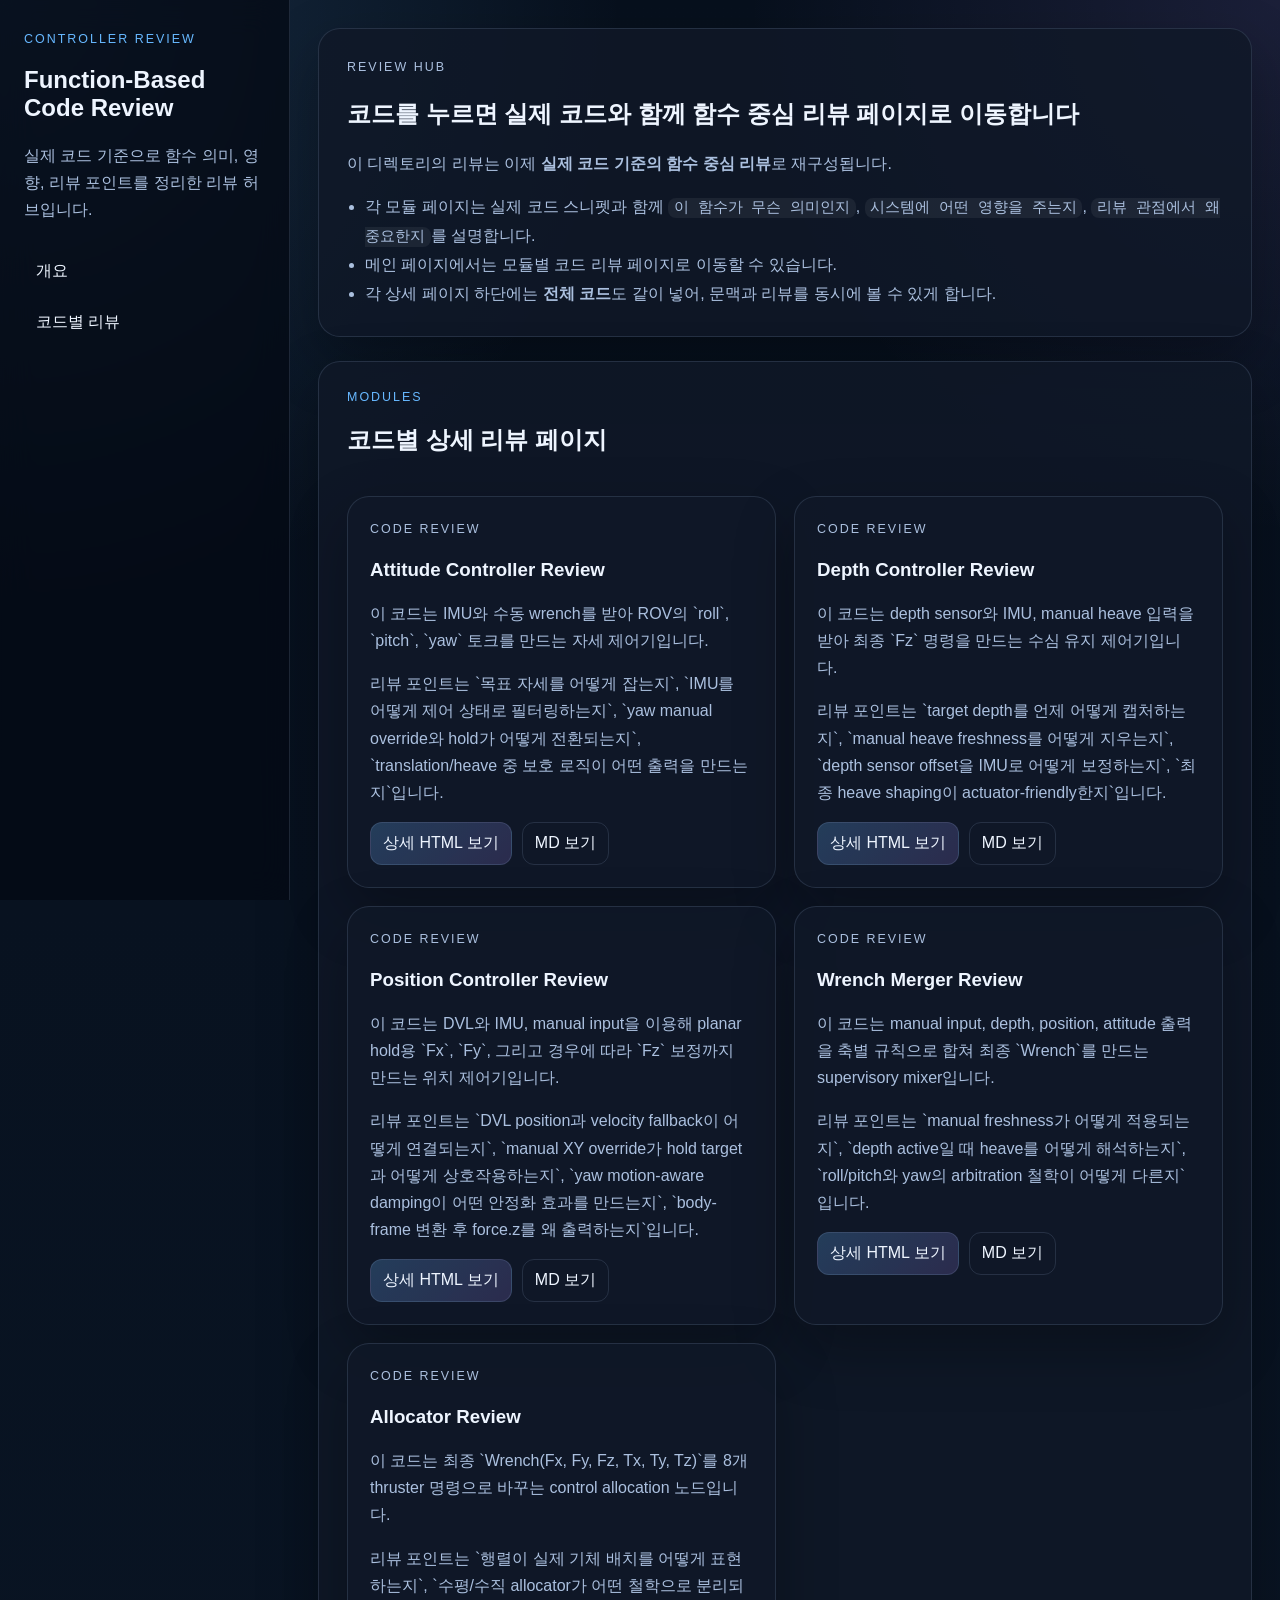
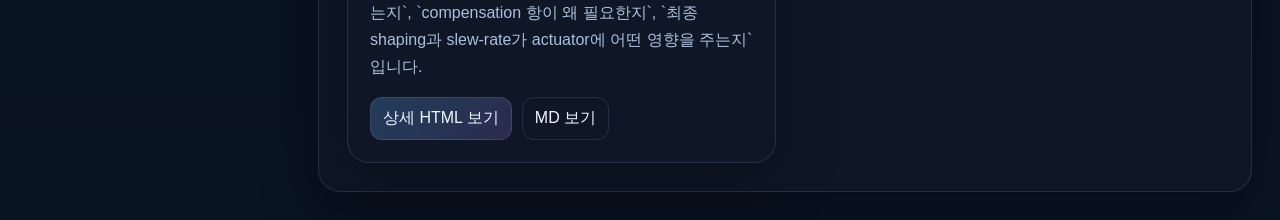
==== commit ea1649f7: "update" ====
--- a/code_review/controller_review/index.html
+++ b/code_review/controller_review/index.html
@@ -3,570 +3,94 @@
 <head>
   <meta charset="UTF-8" />
   <meta name="viewport" content="width=device-width, initial-scale=1.0" />
-  <title>Controller Review Dashboard</title>
+  <title>Controller Review</title>
   <link rel="stylesheet" href="styles.css" />
 </head>
 <body>
   <div class="page-shell">
     <aside class="sidebar">
       <div class="brand">
-        <p class="eyebrow">Code Review Dashboard</p>
-        <h1>Controller Review</h1>
-        <p class="meta">문서 소스: `code_review/controller_review/*.md`</p>
+        <p class="eyebrow">Controller Review</p>
+        <h1>Function-Based Code Review</h1>
+        <p class="meta">실제 코드 기준으로 함수 의미, 영향, 리뷰 포인트를 정리한 리뷰 허브입니다.</p>
       </div>
-
       <nav class="toc">
         <a href="#overview">개요</a>
-        <a href="#summary">핵심 요약</a>
-        <a href="#findings">주요 이슈</a>
-        <a href="#control-structure">전체 구조</a>
-        <a href="#modules">모듈별 리뷰</a>
-        <a href="#priority">우선순위</a>
+        <a href="#modules">코드별 리뷰</a>
       </nav>
-
-      <div class="sidebar-card">
-        <p class="sidebar-label">빠른 판단</p>
-        <ul>
-          <li>구조는 명확하지만 freshness 관리가 불균일함</li>
-          <li>가장 큰 리스크는 stale input latch</li>
-          <li>Allocator는 실용적이지만 heuristic 성격이 강함</li>
-          <li>단기 개선 포인트가 비교적 선명함</li>
-        </ul>
-      </div>
     </aside>
 
     <main class="content">
       <section id="overview" class="hero">
         <div>
-          <p class="eyebrow">ROS 2 ROV Control Review</p>
-          <h2>제어 리뷰 문서를 HTML / CSS / JS 기반 대시보드로 재구성했습니다</h2>
-          <p class="hero-text">
-            `control_code_review.md`와 각 컨트롤러별 리뷰 문서를 한 페이지에서 읽을 수 있게 정리했습니다.
-            핵심 리스크, 설계 철학, 우선순위, 모듈별 해설을 빠르게 탐색할 수 있습니다.
-          </p>
-        </div>
-        <div class="hero-actions">
-          <button class="chip-button is-active" data-filter="all">전체 보기</button>
-          <button class="chip-button" data-filter="risk">리스크 중심</button>
-          <button class="chip-button" data-filter="architecture">구조 중심</button>
-          <button class="chip-button" data-filter="module">모듈 중심</button>
+          <p class="eyebrow">Review Hub</p>
+          <h2>코드를 누르면 실제 코드와 함께 함수 중심 리뷰 페이지로 이동합니다</h2>
+          <p>이 디렉토리의 리뷰는 이제 <strong>실제 코드 기준의 함수 중심 리뷰</strong>로 재구성됩니다.</p>
+<ul class="summary-list">
+  <li>각 모듈 페이지는 실제 코드 스니펫과 함께 <code>이 함수가 무슨 의미인지</code>, <code>시스템에 어떤 영향을 주는지</code>, <code>리뷰 관점에서 왜 중요한지</code>를 설명합니다.</li>
+  <li>메인 페이지에서는 모듈별 코드 리뷰 페이지로 이동할 수 있습니다.</li>
+  <li>각 상세 페이지 하단에는 <strong>전체 코드</strong>도 같이 넣어, 문맥과 리뷰를 동시에 볼 수 있게 합니다.</li>
+</ul>
         </div>
       </section>
 
-      <section class="card-grid" data-category="risk architecture">
-        <article class="info-card accent-red">
-          <h3>Top Risk</h3>
-          <p>수동/자동 입력 freshness 처리의 불일치로 인해 입력 dropout 시 제어 상태가 latch될 수 있습니다.</p>
-        </article>
-        <article class="info-card accent-blue">
-          <h3>Architecture</h3>
-          <p>상위 제어기 → `wrench_merger` → `allocator_node`로 이어지는 분산형 구조는 추적성과 실험성이 좋습니다.</p>
-        </article>
-        <article class="info-card accent-green">
-          <h3>Actionability</h3>
-          <p>timeout 추가, sign 파라미터화, allocator 성격 문서화처럼 바로 실행 가능한 개선안이 명확합니다.</p>
-        </article>
-      </section>
-
-      <section id="summary" class="panel" data-category="risk architecture">
+      <section id="modules" class="panel">
         <div class="panel-heading">
           <div>
-            <p class="section-kicker">1. Summary</p>
-            <h2>전체 리뷰 핵심</h2>
-          </div>
-          <span class="badge">Overview</span>
-        </div>
-
-        <div class="two-column">
-          <article class="subpanel">
-            <h3>좋은 점</h3>
-            <ul class="check-list">
-              <li>자세 / 수심 / 위치 / 병합 / allocation 단계 분리가 잘 되어 있음</li>
-              <li>`Wrench` 기반 인터페이스가 깔끔해서 확장성이 좋음</li>
-              <li>수평/수직 스러스터 그룹 분리가 실제 ROV 구성과 잘 맞음</li>
-              <li>yaw release capture 같은 운용감 개선 로직이 존재함</li>
-            </ul>
-          </article>
-
-          <article class="subpanel">
-            <h3>주의할 점</h3>
-            <ul class="warning-list">
-              <li>입력 끊김 시 마지막 명령이 남는 stale-state 리스크</li>
-              <li>제어기별 override / freshness 철학이 완전히 일치하지 않음</li>
-              <li>allocator가 최적화 기반이 아니라 heuristic saturation 성격이 강함</li>
-              <li>좌표계 부호나 z-coupling 의도가 코드만 봐서는 충분히 드러나지 않음</li>
-            </ul>
-          </article>
-        </div>
-      </section>
-
-      <section id="findings" class="panel" data-category="risk">
-        <div class="panel-heading">
-          <div>
-            <p class="section-kicker">2. Findings</p>
-            <h2>우선 확인해야 할 주요 이슈</h2>
-          </div>
-          <span class="badge">Risks</span>
-        </div>
-
-        <div class="stacked-cards">
-          <article class="subpanel severity-high">
-            <div class="label-row">
-              <span class="tag">High</span>
-              <h3>`attitude_controller` manual freshness 누락</h3>
-            </div>
-            <p>마지막 수동 wrench가 남아 `yaw_manual_active`, `heave_protect`, `xy_motion_protect` 상태가 지속될 수 있습니다.</p>
-            <pre class="evidence-code"><code>manual_wrench = self.manual_wrench
-yaw_manual_active = abs(manual_wrench.torque.z) &gt; self.manual_yaw_override_threshold
-heave_protect = abs(manual_wrench.force.z) &gt; self.heave_override_threshold
-xy_motion_protect = (
-    abs(manual_wrench.force.x) &gt; self.xy_motion_protect_threshold or
-    abs(manual_wrench.force.y) &gt; self.xy_motion_protect_threshold
-)</code></pre>
-            <p class="note">권장: `manual_wrench_timeout_sec`를 도입하고 stale 시 `Wrench()`로 간주.</p>
-          </article>
-
-          <article class="subpanel severity-high">
-            <div class="label-row">
-              <span class="tag">High</span>
-              <h3>`position_controller` manual XY latch 가능성</h3>
-            </div>
-            <p>마지막 XY 입력이 남으면 `manual_xy_active=True`가 유지되어 position hold 복귀가 지연될 수 있습니다.</p>
-            <pre class="evidence-code"><code>self.prev_manual_xy_active = self.manual_xy_active
-self.manual_xy_active = (
-    abs(self.manual_wrench.force.x) &gt; self.manual_xy_override_threshold or
-    abs(self.manual_wrench.force.y) &gt; self.manual_xy_override_threshold
-)
-
-if self.manual_xy_active:
-    force_world_x = 0.0
-    force_world_y = 0.0</code></pre>
-            <p class="note">권장: `last_manual_wrench_time`와 timeout 기반 자동 복구 추가.</p>
-          </article>
-
-          <article class="subpanel severity-high">
-            <div class="label-row">
-              <span class="tag">High</span>
-              <h3>`wrench_merger` auto input freshness 미확인</h3>
-            </div>
-            <p>상위 제어기 publish가 멈춰도 마지막 `position/depth/attitude` 출력이 계속 사용될 수 있습니다.</p>
-            <pre class="evidence-code"><code>if abs(manual_surge) &gt; self.manual_xy_override_threshold:
-    merged.force.x = manual_surge
-else:
-    merged.force.x = self.last_position_force.force.x
-
-merged.force.z = self.last_depth_heave + self.last_position_force.force.z
-merged.torque.x = self.last_attitude_torque.torque.x
-merged.torque.y = self.last_attitude_torque.torque.y</code></pre>
-            <p class="note">권장: 입력별 timestamp와 timeout을 두고 stale 축만 안전하게 0 처리.</p>
-          </article>
-
-          <article class="subpanel severity-medium">
-            <div class="label-row">
-              <span class="tag">Medium</span>
-              <h3>`allocator_node`의 `Fx` 부호 반전 하드코딩</h3>
-            </div>
-            <p>`force.x`가 내부에서 무조건 반전되어 좌표계 해석이 코드 추적으로만 드러납니다.</p>
-            <pre class="evidence-code"><code>fx = float(msg.force.x) * -1
-fy = float(msg.force.y)
-fz = float(msg.force.z)
-tx = float(msg.torque.x)
-ty = float(msg.torque.y)
-tz = float(msg.torque.z)</code></pre>
-            <p class="note">권장: `surge_sign` 같은 파라미터로 외부화하고 문서화.</p>
-          </article>
-
-          <article class="subpanel severity-medium">
-            <div class="label-row">
-              <span class="tag">Medium</span>
-              <h3>Allocator saturation 거동의 비직관성</h3>
-            </div>
-            <p>분리 계산 + normalize 방식이라 saturation 시 원하는 wrench 비율이 보존되지 않을 수 있습니다.</p>
-            <pre class="evidence-code"><code>u_h = (
-    (self.H_pinv @ horiz_force_cmd) * self.horizontal_output_gain +
-    (self.H_pinv @ horiz_yaw_cmd) * self.yaw_output_gain
-)
-
-if self.torque_first_allocation:
-    components = [u_v_torque, u_v_heave]
-else:
-    components = [u_v_heave, u_v_torque]</code></pre>
-            <p class="note">권장: 현재는 heuristic allocator로 명시하고, 장기적으로 weighted least-squares / QP 검토.</p>
-          </article>
-
-          <article class="subpanel severity-medium">
-            <div class="label-row">
-              <span class="tag">Medium</span>
-              <h3>`position_controller`의 planar→body 변환 후 `force.z` 사용</h3>
-            </div>
-            <p>기체가 기울어졌을 때 XY hold가 heave 요구로 섞여 depth/position coupling이 생길 수 있습니다.</p>
-            <pre class="evidence-code"><code>force_world = (force_world_x, force_world_y, 0.0)
-force_body = quat_rotate_vector(quat_conjugate(self.q_world_body), force_world)
-force_body_x = force_body[0]
-force_body_y = force_body[1]
-force_body_z = force_body[2]</code></pre>
-            <p class="note">권장: 의도된 보상이면 명시, 아니면 `force_body_z = 0` 검토.</p>
-          </article>
-
-          <article class="subpanel severity-low">
-            <div class="label-row">
-              <span class="tag">Low</span>
-              <h3>`depth_controller` release target offset</h3>
-            </div>
-            <p>manual heave 해제 후 항상 고정 오프셋을 더해 목표 수심을 잡아 운용자 기대와 어긋날 수 있습니다.</p>
-            <pre class="evidence-code"><code>def capture_manual_release_target(self, reason: str):
-    self.target_depth = self.current_depth + self.manual_heave_release_target_offset
-    self.clamp_target_depth()
-    self.target_initialized = True
-    self.depth_integral = 0.0</code></pre>
-            <p class="note">권장: 기본값 0 또는 offset 적용 의도 문서화.</p>
-          </article>
-        </div>
-      </section>
-
-      <section id="control-structure" class="panel" data-category="architecture">
-        <div class="panel-heading">
-          <div>
-            <p class="section-kicker">3. Control Structure</p>
-            <h2>현재 제어 흐름</h2>
-          </div>
-          <span class="badge">Pipeline</span>
-        </div>
-
-        <div class="pipeline">
-          <div class="pipeline-node">
-            <h3>Manual Teleop</h3>
-            <p>조종 입력 생성</p>
-          </div>
-          <div class="pipeline-node">
-            <h3>Depth Controller</h3>
-            <p>`Fz` 생성</p>
-          </div>
-          <div class="pipeline-node">
-            <h3>Position Controller</h3>
-            <p>`Fx`, `Fy` 중심 생성</p>
-          </div>
-          <div class="pipeline-node">
-            <h3>Attitude Controller</h3>
-            <p>`Tx`, `Ty`, `Tz` 생성</p>
-          </div>
-          <div class="pipeline-node">
-            <h3>Wrench Merger</h3>
-            <p>축별 arbitration</p>
-          </div>
-          <div class="pipeline-node">
-            <h3>Allocator</h3>
-            <p>8개 thruster 명령 분배</p>
+            <p class="section-kicker">Modules</p>
+            <h2>코드별 상세 리뷰 페이지</h2>
           </div>
         </div>
-
-        <div class="three-up">
-          <article class="subpanel">
-            <h3>분산형 장점</h3>
-            <p>축별 enable/disable, 디버깅, 빠른 실험, 단계별 튜닝이 쉽습니다.</p>
-          </article>
-          <article class="subpanel">
-            <h3>분산형 약점</h3>
-            <p>freshness, safety gate, mode abstraction을 각 노드가 따로 관리하면 일관성이 깨지기 쉽습니다.</p>
-          </article>
-          <article class="subpanel">
-            <h3>핵심 교훈</h3>
-            <p>제어기 품질만큼 입력 유효성 관리와 supervisory 정책 통일이 중요합니다.</p>
-          </article>
-        </div>
-      </section>
-
-      <section id="modules" class="panel" data-category="module architecture">
-        <div class="panel-heading">
-          <div>
-            <p class="section-kicker">4. Module Reviews</p>
-            <h2>모듈별 리뷰 해설</h2>
+        <div class="module-grid">
+          <article class="module-card">
+          <p class="eyebrow">Code Review</p>
+          <h3>Attitude Controller Review</h3>
+          <p>이 코드는 IMU와 수동 wrench를 받아 ROV의 `roll`, `pitch`, `yaw` 토크를 만드는 자세 제어기입니다.</p>
+          <p class="module-note">리뷰 포인트는 `목표 자세를 어떻게 잡는지`, `IMU를 어떻게 제어 상태로 필터링하는지`, `yaw manual override와 hold가 어떻게 전환되는지`, `translation/heave 중 보호 로직이 어떤 출력을 만드는지`입니다.</p>
+          <div class="module-actions">
+            <a class="primary-link" href="attitude_controller_review.html">상세 HTML 보기</a>
+            <a class="secondary-link" href="controller_review_attitude.md">MD 보기</a>
           </div>
-          <span class="badge">Deep Dive</span>
-        </div>
-
-        <div class="tabs" role="tablist" aria-label="모듈별 리뷰 탭">
-          <button class="tab is-active" role="tab" data-tab-target="tab-overall">Overall</button>
-          <button class="tab" role="tab" data-tab-target="tab-attitude">Attitude</button>
-          <button class="tab" role="tab" data-tab-target="tab-depth">Depth</button>
-          <button class="tab" role="tab" data-tab-target="tab-position">Position</button>
-          <button class="tab" role="tab" data-tab-target="tab-merger">Merger</button>
-          <button class="tab" role="tab" data-tab-target="tab-allocator">Allocator</button>
-        </div>
-
-        <div id="tab-overall" class="tab-panel is-active">
-          <div class="two-column">
-            <article class="subpanel">
-              <h3>전체 리뷰 문서</h3>
-              <p>`control_code_review.md`는 구조적 장단점과 cross-module 리스크를 가장 잘 요약합니다.</p>
-              <ul>
-                <li>입력 freshness 불일치</li>
-                <li>allocation heuristic 특성</li>
-                <li>좌표계/부호 명시성 부족</li>
-                <li>운용감은 좋지만 안전 정책은 더 강화 필요</li>
-              </ul>
-            </article>
-            <article class="subpanel">
-              <h3>읽는 순서 추천</h3>
-              <ol class="ordered-list">
-                <li>Overall summary로 위험도 파악</li>
-                <li>`wrench_merger`로 arbitration 정책 확인</li>
-                <li>`attitude` / `position` / `depth` 제어기별 override 해석</li>
-                <li>`allocator`에서 실제 출력 shaping 확인</li>
-              </ol>
-            </article>
+        </article> <article class="module-card">
+          <p class="eyebrow">Code Review</p>
+          <h3>Depth Controller Review</h3>
+          <p>이 코드는 depth sensor와 IMU, manual heave 입력을 받아 최종 `Fz` 명령을 만드는 수심 유지 제어기입니다.</p>
+          <p class="module-note">리뷰 포인트는 `target depth를 언제 어떻게 캡처하는지`, `manual heave freshness를 어떻게 지우는지`, `depth sensor offset을 IMU로 어떻게 보정하는지`, `최종 heave shaping이 actuator-friendly한지`입니다.</p>
+          <div class="module-actions">
+            <a class="primary-link" href="depth_controller_review.html">상세 HTML 보기</a>
+            <a class="secondary-link" href="controller_review_depth.md">MD 보기</a>
           </div>
-
-          <article class="subpanel code-surface">
-            <h3>문서 속 핵심 표현</h3>
-            <pre><code>Wrench(Fx, Fy, Fz, Tx, Ty, Tz)
-  → wrench_merger
-  → allocator_node
-  → thruster_cmd</code></pre>
-            <p class="note">요약 문서의 핵심은 “제어기 품질”보다 “입력 freshness와 supervisory 정책의 일관성”입니다.</p>
-          </article>
-        </div>
-
-        <div id="tab-attitude" class="tab-panel">
-          <div class="two-column">
-            <article class="subpanel">
-              <h3>역할과 제어법칙</h3>
-              <p>IMU quaternion 기반으로 `roll / pitch / yaw`를 계산하고, roll/pitch stabilizer + yaw heading hold에 가까운 구조로 동작합니다.</p>
-              <ul>
-                <li>roll/pitch: PID + rate damping</li>
-                <li>yaw: heading error + yaw rate damping</li>
-                <li>trim, large tilt disable, yaw hold 정책 포함</li>
-              </ul>
-            </article>
-            <article class="subpanel">
-              <h3>리뷰 포인트</h3>
-              <p>수동 wrench freshness 미관리로 보호 로직이 의도보다 오래 남을 수 있습니다.</p>
-              <p class="note">핵심 수정 포인트: manual timeout, stale state reset, yaw override 복귀 일관화.</p>
-            </article>
+        </article> <article class="module-card">
+          <p class="eyebrow">Code Review</p>
+          <h3>Position Controller Review</h3>
+          <p>이 코드는 DVL와 IMU, manual input을 이용해 planar hold용 `Fx`, `Fy`, 그리고 경우에 따라 `Fz` 보정까지 만드는 위치 제어기입니다.</p>
+          <p class="module-note">리뷰 포인트는 `DVL position과 velocity fallback이 어떻게 연결되는지`, `manual XY override가 hold target과 어떻게 상호작용하는지`, `yaw motion-aware damping이 어떤 안정화 효과를 만드는지`, `body-frame 변환 후 force.z를 왜 출력하는지`입니다.</p>
+          <div class="module-actions">
+            <a class="primary-link" href="position_controller_review.html">상세 HTML 보기</a>
+            <a class="secondary-link" href="controller_review_position.md">MD 보기</a>
           </div>
-
-          <div class="snippet-grid">
-            <article class="subpanel code-surface">
-              <h3>IMU 입력 갱신</h3>
-              <pre><code>def imu_callback(self, msg: Imu):
-    self.q_current = quat_normalize((
-        msg.orientation.x,
-        msg.orientation.y,
-        msg.orientation.z,
-        msg.orientation.w,
-    ))
-    self.roll, self.pitch, self.yaw = quat_to_rpy(*self.q_current)</code></pre>
-            </article>
-            <article class="subpanel code-surface">
-              <h3>제어 루프 핵심</h3>
-              <pre><code>def control_loop(self):
-    if not self.have_imu or not self.target_initialized:
-        return
-    if not self.control_enabled:
-        self.pub_torque.publish(out)
-        return</code></pre>
-            </article>
+        </article> <article class="module-card">
+          <p class="eyebrow">Code Review</p>
+          <h3>Wrench Merger Review</h3>
+          <p>이 코드는 manual input, depth, position, attitude 출력을 축별 규칙으로 합쳐 최종 `Wrench`를 만드는 supervisory mixer입니다.</p>
+          <p class="module-note">리뷰 포인트는 `manual freshness가 어떻게 적용되는지`, `depth active일 때 heave를 어떻게 해석하는지`, `roll/pitch와 yaw의 arbitration 철학이 어떻게 다른지`입니다.</p>
+          <div class="module-actions">
+            <a class="primary-link" href="wrench_merger_review.html">상세 HTML 보기</a>
+            <a class="secondary-link" href="controller_review_wrench_merger.md">MD 보기</a>
           </div>
-        </div>
-
-        <div id="tab-depth" class="tab-panel">
-          <div class="two-column">
-            <article class="subpanel">
-              <h3>역할과 제어법칙</h3>
-              <p>수심 센서와 IMU를 이용해 `Fz`를 만드는 depth PID controller입니다.</p>
-              <ul>
-                <li>`target_depth - current_depth` 오차 기반 PID</li>
-                <li>pilot depth-rate 해석 가능</li>
-                <li>sensor offset compensation 포함</li>
-                <li>slew-rate 제한과 upward limit 포함</li>
-              </ul>
-            </article>
-            <article class="subpanel">
-              <h3>리뷰 포인트</h3>
-              <p>manual heave release 시 목표를 `current_depth + offset`으로 잡는 정책이 직관과 어긋날 수 있습니다.</p>
-              <p class="note">핵심 수정 포인트: release offset 기본값 재검토, 의도 문서화.</p>
-            </article>
+        </article> <article class="module-card">
+          <p class="eyebrow">Code Review</p>
+          <h3>Allocator Review</h3>
+          <p>이 코드는 최종 `Wrench(Fx, Fy, Fz, Tx, Ty, Tz)`를 8개 thruster 명령으로 바꾸는 control allocation 노드입니다.</p>
+          <p class="module-note">리뷰 포인트는 `행렬이 실제 기체 배치를 어떻게 표현하는지`, `수평/수직 allocator가 어떤 철학으로 분리되는지`, `compensation 항이 왜 필요한지`, `최종 shaping과 slew-rate가 actuator에 어떤 영향을 주는지`입니다.</p>
+          <div class="module-actions">
+            <a class="primary-link" href="allocator_node_review.html">상세 HTML 보기</a>
+            <a class="secondary-link" href="controller_review_allocator.md">MD 보기</a>
           </div>
-
-          <div class="snippet-grid">
-            <article class="subpanel code-surface">
-              <h3>목표 수심 캡처</h3>
-              <pre><code>def armed_callback(self, msg: Bool):
-    if (not self.prev_armed) and self.armed:
-        if self.current_depth is not None:
-            self.target_depth = self.current_depth
-            self.target_initialized = True</code></pre>
-            </article>
-            <article class="subpanel code-surface">
-              <h3>핵심 제어식</h3>
-              <pre><code>error = self.target_depth - depth
-raw_cmd = (
-    self.kp_depth * error +
-    self.ki_depth * self.depth_integral -
-    self.kd_depth * depth_rate
-)</code></pre>
-            </article>
-          </div>
-        </div>
-
-        <div id="tab-position" class="tab-panel">
-          <div class="two-column">
-            <article class="subpanel">
-              <h3>역할과 제어법칙</h3>
-              <p>world frame에서 위치 오차를 계산한 뒤 body frame 힘으로 바꾸는 planar PD position hold 구조입니다.</p>
-              <ul>
-                <li>DVL position 또는 velocity integration 지원</li>
-                <li>yaw motion-aware damping 추가</li>
-                <li>manual release target capture 정책 포함</li>
-              </ul>
-            </article>
-            <article class="subpanel">
-              <h3>리뷰 포인트</h3>
-              <p>manual XY stale latch 가능성과 transformed `force.z` 사용이 가장 눈에 띕니다.</p>
-              <p class="note">핵심 수정 포인트: manual timeout, hold 복귀 로직, z-coupling 설계 의도 명확화.</p>
-            </article>
-          </div>
-
-          <div class="snippet-grid">
-            <article class="subpanel code-surface">
-              <h3>World → Body 변환</h3>
-              <pre><code>force_world = (force_world_x, force_world_y, 0.0)
-force_body = quat_rotate_vector(
-    quat_conjugate(self.q_world_body),
-    force_world
-)
-force_body_x = force_body[0]
-force_body_y = force_body[1]</code></pre>
-            </article>
-            <article class="subpanel code-surface">
-              <h3>Damping 강화</h3>
-              <pre><code>extra_damping = self.yaw_rate_damping_gain * abs(self.current_yaw_rate)
-if abs(self.manual_wrench.torque.z) > self.manual_yaw_override_threshold:
-    extra_damping += self.manual_yaw_damping_boost</code></pre>
-            </article>
-          </div>
-        </div>
-
-        <div id="tab-merger" class="tab-panel">
-          <div class="two-column">
-            <article class="subpanel">
-              <h3>역할과 병합 정책</h3>
-              <p>수동 입력과 각 자동 제어기 출력을 축별 규칙으로 합치는 supervisory mixer입니다.</p>
-              <ul>
-                <li>`Fx/Fy`: manual override 아니면 position 사용</li>
-                <li>`Fz`: depth state와 manual heave를 함께 고려</li>
-                <li>`Tx/Ty`: attitude 유지 우선</li>
-                <li>`Tz`: manual yaw override 아니면 yaw hold</li>
-              </ul>
-            </article>
-            <article class="subpanel">
-              <h3>리뷰 포인트</h3>
-              <p>manual 입력 timeout은 있지만 auto input freshness가 없어 장애 전파가 조용히 남을 수 있습니다.</p>
-              <p class="note">핵심 수정 포인트: 입력별 timestamp/timeout, stale source별 안전 처리.</p>
-            </article>
-          </div>
-
-          <div class="snippet-grid">
-            <article class="subpanel code-surface">
-              <h3>수평 축 병합</h3>
-              <pre><code>if abs(manual_surge) &gt; self.manual_xy_override_threshold:
-    merged.force.x = manual_surge
-else:
-    merged.force.x = self.last_position_force.force.x</code></pre>
-            </article>
-            <article class="subpanel code-surface">
-              <h3>Depth 상태 기반 병합</h3>
-              <pre><code>if self.depth_active:
-    merged.force.z = self.last_depth_heave + self.last_position_force.force.z
-elif abs(manual_heave) &gt; self.manual_heave_override_threshold:
-    merged.force.z = manual_heave</code></pre>
-            </article>
-          </div>
-        </div>
-
-        <div id="tab-allocator" class="tab-panel">
-          <div class="two-column">
-            <article class="subpanel">
-              <h3>역할과 구조</h3>
-              <p>`Wrench(Fx, Fy, Fz, Tx, Ty, Tz)`를 8개 스러스터 명령으로 바꾸는 `control allocation + actuator shaping` 노드입니다.</p>
-              <ul>
-                <li>1~4번 수평 그룹: `Fx`, `Fy`, `Tz`</li>
-                <li>5~8번 수직 그룹: `Fz`, `Tx`, `Ty`</li>
-                <li>pseudo-inverse 기반 분리 계산</li>
-                <li>priority / gain / normalization 포함</li>
-              </ul>
-            </article>
-            <article class="subpanel">
-              <h3>리뷰 포인트</h3>
-              <p>하드코딩된 x축 부호와 heuristic saturation이 핵심 해석 포인트입니다.</p>
-              <p class="note">핵심 수정 포인트: sign 파라미터화, allocator 철학 문서화, 장기적 고도화 방향 제시.</p>
-            </article>
-          </div>
-
-          <div class="snippet-grid">
-            <article class="subpanel code-surface">
-              <h3>Thruster 방향 부호</h3>
-              <pre><code>self.signs = np.array(
-    [1, 1, 1, 1, 1, 1, 1, 1],
-    dtype=float
-)
-u = u * self.signs</code></pre>
-            </article>
-            <article class="subpanel code-surface">
-              <h3>수평 Allocation</h3>
-              <pre><code>u_h = (
-    (self.H_pinv @ horiz_force_cmd) * self.horizontal_output_gain +
-    (self.H_pinv @ horiz_yaw_cmd) * self.yaw_output_gain
-)</code></pre>
-            </article>
-            <article class="subpanel code-surface">
-              <h3>수직 Priority</h3>
-              <pre><code>if self.torque_first_allocation:
-    components = [u_v_torque, u_v_heave]
-else:
-    components = [u_v_heave, u_v_torque]</code></pre>
-            </article>
-            <article class="subpanel code-surface">
-              <h3>보상 항 예시</h3>
-              <pre><code>def level_horizontal_heave_compensation(self, fx: float, fy: float) -&gt; float:
-    if not self.level_horizontal_compensation_enabled or not self.have_imu:
-        return 0.0</code></pre>
-            </article>
-          </div>
-        </div>
-      </section>
-
-      <section id="priority" class="panel" data-category="risk module">
-        <div class="panel-heading">
-          <div>
-            <p class="section-kicker">5. Recommended Priority</p>
-            <h2>개선 우선순위</h2>
-          </div>
-          <span class="badge">Action Plan</span>
-        </div>
-
-        <div class="two-column">
-          <article class="subpanel accent-border-red">
-            <h3>Immediate</h3>
-            <ul class="warning-list">
-              <li>`attitude_controller`에 manual input timeout 추가</li>
-              <li>`position_controller`에 manual XY timeout 추가</li>
-              <li>`wrench_merger`에 auto input timeout 추가</li>
-            </ul>
-          </article>
-          <article class="subpanel accent-border-blue">
-            <h3>Short-term</h3>
-            <ul class="check-list">
-              <li>`allocator_node`의 x축 부호 반전 파라미터화</li>
-              <li>position `force.z` 사용 의도 문서화 또는 재설계</li>
-              <li>depth release offset 기본 정책 재정리</li>
-            </ul>
-          </article>
+        </article>
         </div>
       </section>
     </main>
   </div>
-
-  <script src="script.js"></script>
 </body>
 </html>
--- a/code_review/controller_review/styles.css
+++ b/code_review/controller_review/styles.css
@@ -1,15 +1,11 @@
 :root {
   --bg: #08111f;
-  --bg-soft: #0f1b2d;
   --panel: rgba(16, 24, 40, 0.84);
   --panel-strong: #13233e;
   --line: rgba(156, 178, 216, 0.16);
   --text: #eef5ff;
   --muted: #abc0df;
   --blue: #67b8ff;
-  --green: #57e3a3;
-  --red: #ff7d98;
-  --gold: #ffd76a;
   --purple: #aa8cff;
   --shadow: 0 24px 60px rgba(0, 0, 0, 0.28);
   --radius: 22px;
@@ -35,6 +31,7 @@
 
 a {
   color: inherit;
+  text-decoration: none;
 }
 
 code {
@@ -45,13 +42,21 @@
   font-size: 0.92em;
 }
 
-.page-shell {
+pre code {
+  padding: 0;
+  background: transparent;
+  border-radius: 0;
+}
+
+.page-shell,
+.detail-shell {
   display: grid;
   grid-template-columns: 290px 1fr;
   min-height: 100vh;
 }
 
-.sidebar {
+.sidebar,
+.detail-sidebar {
   position: sticky;
   top: 0;
   align-self: start;
@@ -62,19 +67,13 @@
   backdrop-filter: blur(16px);
 }
 
-.brand h1,
-.hero h2,
-.panel h2,
-.subpanel h3,
-.info-card h3,
-.pipeline-node h3 {
-  margin: 0;
-  line-height: 1.2;
+.content,
+.detail-content {
+  padding: 28px;
 }
 
 .eyebrow,
-.section-kicker,
-.sidebar-label {
+.section-kicker {
   margin: 0 0 10px;
   color: var(--blue);
   font-size: 0.78rem;
@@ -83,322 +82,182 @@
 }
 
 .meta,
-.hero-text,
-.subpanel p,
-.info-card p,
-.note,
-.pipeline-node p,
-.pipeline-node small {
+.hero p,
+.module-card p,
+.review-card p,
+.source-details summary {
   color: var(--muted);
   line-height: 1.7;
 }
 
-.toc {
-  display: grid;
-  gap: 10px;
-  margin: 28px 0;
-}
-
-.toc a {
-  padding: 10px 12px;
-  color: var(--muted);
-  text-decoration: none;
-  border-radius: 12px;
-  transition: 0.2s ease;
-}
-
-.toc a:hover,
-.toc a.is-active {
-  color: var(--text);
-  background: rgba(103, 184, 255, 0.12);
-}
-
-.sidebar-card,
+.hero,
 .panel,
-.hero,
-.info-card,
-.subpanel {
+.module-card,
+.review-card,
+.review-section,
+.source-details {
   background: var(--panel);
   border: 1px solid var(--line);
   border-radius: var(--radius);
   box-shadow: var(--shadow);
 }
 
-.sidebar-card {
+.hero,
+.panel,
+.review-section {
+  padding: 28px;
+  margin-top: 24px;
+}
+
+.hero {
+  margin-top: 0;
+}
+
+.toc {
+  display: grid;
+  gap: 10px;
+  margin-top: 28px;
+}
+
+.toc a,
+.back-link,
+.primary-link,
+.secondary-link {
+  padding: 10px 12px;
+  border-radius: 12px;
+  transition: 0.2s ease;
+}
+
+.toc a:hover,
+.back-link:hover,
+.primary-link:hover,
+.secondary-link:hover {
+  background: rgba(103, 184, 255, 0.12);
+}
+
+.back-link {
+  display: inline-block;
+  margin-bottom: 20px;
+  color: var(--muted);
+}
+
+.panel-heading,
+.section-heading {
+  display: flex;
+  justify-content: space-between;
+  gap: 16px;
+  align-items: start;
+  margin-bottom: 20px;
+}
+
+.module-grid {
+  display: grid;
+  grid-template-columns: repeat(2, minmax(0, 1fr));
+  gap: 18px;
+}
+
+.summary-list {
+  margin: 0;
+  padding-left: 18px;
+  color: var(--muted);
+  line-height: 1.8;
+}
+
+.module-card,
+.review-card {
+  padding: 22px;
+}
+
+.module-note {
+  min-height: 72px;
+}
+
+.module-actions {
+  display: flex;
+  gap: 10px;
+  flex-wrap: wrap;
+  margin-top: 16px;
+}
+
+.primary-link,
+.secondary-link {
+  border: 1px solid var(--line);
+}
+
+.primary-link {
+  background: linear-gradient(135deg, rgba(103, 184, 255, 0.24), rgba(170, 140, 255, 0.18));
+}
+
+.review-grid {
+  display: grid;
+  grid-template-columns: minmax(320px, 0.95fr) minmax(420px, 1.05fr);
+  gap: 18px;
+}
+
+.prose-card h3,
+.code-card h3 {
+  margin-top: 0;
+}
+
+.code-card pre,
+.source-details pre {
+  margin: 0;
   padding: 18px;
-}
-
-.sidebar-card ul,
-.check-list,
-.warning-list,
-.subpanel ul,
-.ordered-list {
-  margin: 0;
-  padding-left: 18px;
-  color: var(--muted);
-  line-height: 1.7;
-}
-
-.content {
-  padding: 28px;
-}
-
-.hero {
-  padding: 34px;
-  display: grid;
-  gap: 24px;
-}
-
-.hero h2 {
-  font-size: clamp(2rem, 4vw, 3rem);
-  max-width: 960px;
-}
-
-.hero-actions,
-.tabs {
-  display: flex;
-  gap: 12px;
-  flex-wrap: wrap;
-}
-
-.chip-button,
-.tab,
-.badge,
-.tag {
-  border: 1px solid var(--line);
-  border-radius: 999px;
-  background: rgba(255, 255, 255, 0.03);
-  color: var(--muted);
-}
-
-.chip-button,
-.tab {
-  cursor: pointer;
-  padding: 10px 16px;
-  font: inherit;
-  transition: 0.2s ease;
-}
-
-.chip-button:hover,
-.tab:hover {
-  color: var(--text);
-}
-
-.chip-button.is-active,
-.tab.is-active {
-  background: linear-gradient(135deg, rgba(103, 184, 255, 0.24), rgba(170, 140, 255, 0.18));
-  color: var(--text);
-}
-
-.card-grid,
-.three-up,
-.two-column,
-.stacked-cards,
-.snippet-grid {
-  display: grid;
-  gap: 18px;
-  margin-top: 24px;
-}
-
-.card-grid {
-  grid-template-columns: repeat(3, minmax(0, 1fr));
-}
-
-.two-column {
-  grid-template-columns: repeat(2, minmax(0, 1fr));
-}
-
-.three-up {
-  grid-template-columns: repeat(3, minmax(0, 1fr));
-}
-
-.snippet-grid {
-  grid-template-columns: repeat(2, minmax(0, 1fr));
-}
-
-.info-card,
-.subpanel {
-  padding: 22px;
-}
-
-.code-surface {
-  background:
-    linear-gradient(180deg, rgba(255, 255, 255, 0.02), rgba(255, 255, 255, 0.01)),
-    var(--panel);
-}
-
-.code-surface pre {
-  margin: 14px 0 0;
-  padding: 16px;
   overflow-x: auto;
   border-radius: 16px;
   border: 1px solid rgba(103, 184, 255, 0.14);
   background: rgba(4, 10, 20, 0.88);
-}
-
-.code-surface code {
-  display: block;
-  padding: 0;
-  background: transparent;
-  border-radius: 0;
-  color: #dbe8ff;
-  line-height: 1.65;
-  font-size: 0.92rem;
-}
-
-.evidence-code {
-  margin: 12px 0 0;
-  padding: 14px 16px;
-  overflow-x: auto;
-  border-radius: 14px;
-  border: 1px solid rgba(255, 255, 255, 0.08);
-  background: rgba(4, 10, 20, 0.78);
-}
-
-.evidence-code code {
-  display: block;
-  padding: 0;
-  background: transparent;
-  border-radius: 0;
   color: #dbe8ff;
   line-height: 1.6;
-  font-size: 0.9rem;
-}
-
-.accent-red {
-  border-color: rgba(255, 125, 152, 0.28);
-}
-
-.accent-blue {
-  border-color: rgba(103, 184, 255, 0.32);
-}
-
-.accent-green {
-  border-color: rgba(87, 227, 163, 0.28);
-}
-
-.accent-border-red {
-  border-color: rgba(255, 125, 152, 0.32);
-}
-
-.accent-border-blue {
-  border-color: rgba(103, 184, 255, 0.32);
-}
-
-.panel {
-  margin-top: 24px;
-  padding: 28px;
-}
-
-.panel-heading {
-  display: flex;
-  justify-content: space-between;
-  gap: 16px;
-  align-items: start;
-  margin-bottom: 24px;
-}
-
-.badge,
-.tag {
-  padding: 8px 12px;
-  white-space: nowrap;
-}
-
-.label-row {
-  display: flex;
-  gap: 12px;
-  align-items: center;
-  margin-bottom: 8px;
-}
-
-.severity-high {
-  border-color: rgba(255, 125, 152, 0.28);
-}
-
-.severity-medium {
-  border-color: rgba(255, 215, 106, 0.24);
-}
-
-.severity-low {
-  border-color: rgba(87, 227, 163, 0.24);
-}
-
-.pipeline {
-  display: grid;
-  grid-template-columns: repeat(6, minmax(0, 1fr));
-  gap: 14px;
-}
-
-.pipeline-node {
-  position: relative;
+}
+
+.function-map {
+  margin: 0;
+  padding-left: 18px;
+  columns: 2;
+  color: var(--muted);
+  line-height: 1.9;
+}
+
+.source-details {
   padding: 18px;
-  background: rgba(255, 255, 255, 0.03);
-  border: 1px solid var(--line);
-  border-radius: 18px;
-}
-
-.pipeline-node::after {
-  content: "→";
-  position: absolute;
-  right: -13px;
-  top: 50%;
-  transform: translateY(-50%);
-  color: var(--muted);
-}
-
-.pipeline-node:last-child::after {
-  display: none;
-}
-
-.tab-panel {
-  display: none;
-  margin-top: 24px;
-}
-
-.tab-panel.is-active {
-  display: block;
-}
-
-[data-hidden="true"] {
-  display: none !important;
+}
+
+.source-details summary {
+  cursor: pointer;
+  margin-bottom: 14px;
 }
 
 @media (max-width: 1200px) {
-  .page-shell {
+  .page-shell,
+  .detail-shell {
     grid-template-columns: 1fr;
   }
 
-  .sidebar {
+  .sidebar,
+  .detail-sidebar {
     position: relative;
     height: auto;
     border-right: 0;
     border-bottom: 1px solid var(--line);
   }
-
-  .pipeline {
-    grid-template-columns: repeat(3, minmax(0, 1fr));
-  }
 }
 
 @media (max-width: 900px) {
-  .card-grid,
-  .two-column,
-  .three-up,
-  .pipeline,
-  .snippet-grid {
+  .content,
+  .detail-content,
+  .hero,
+  .panel,
+  .review-section {
+    padding: 20px;
+  }
+
+  .module-grid,
+  .review-grid {
     grid-template-columns: 1fr;
   }
 
-  .content {
-    padding: 20px;
-  }
-
-  .hero,
-  .panel {
-    padding: 22px;
-  }
-
-  .pipeline-node::after {
-    display: none;
-  }
-}
+  .function-map {
+    columns: 1;
+  }
+}
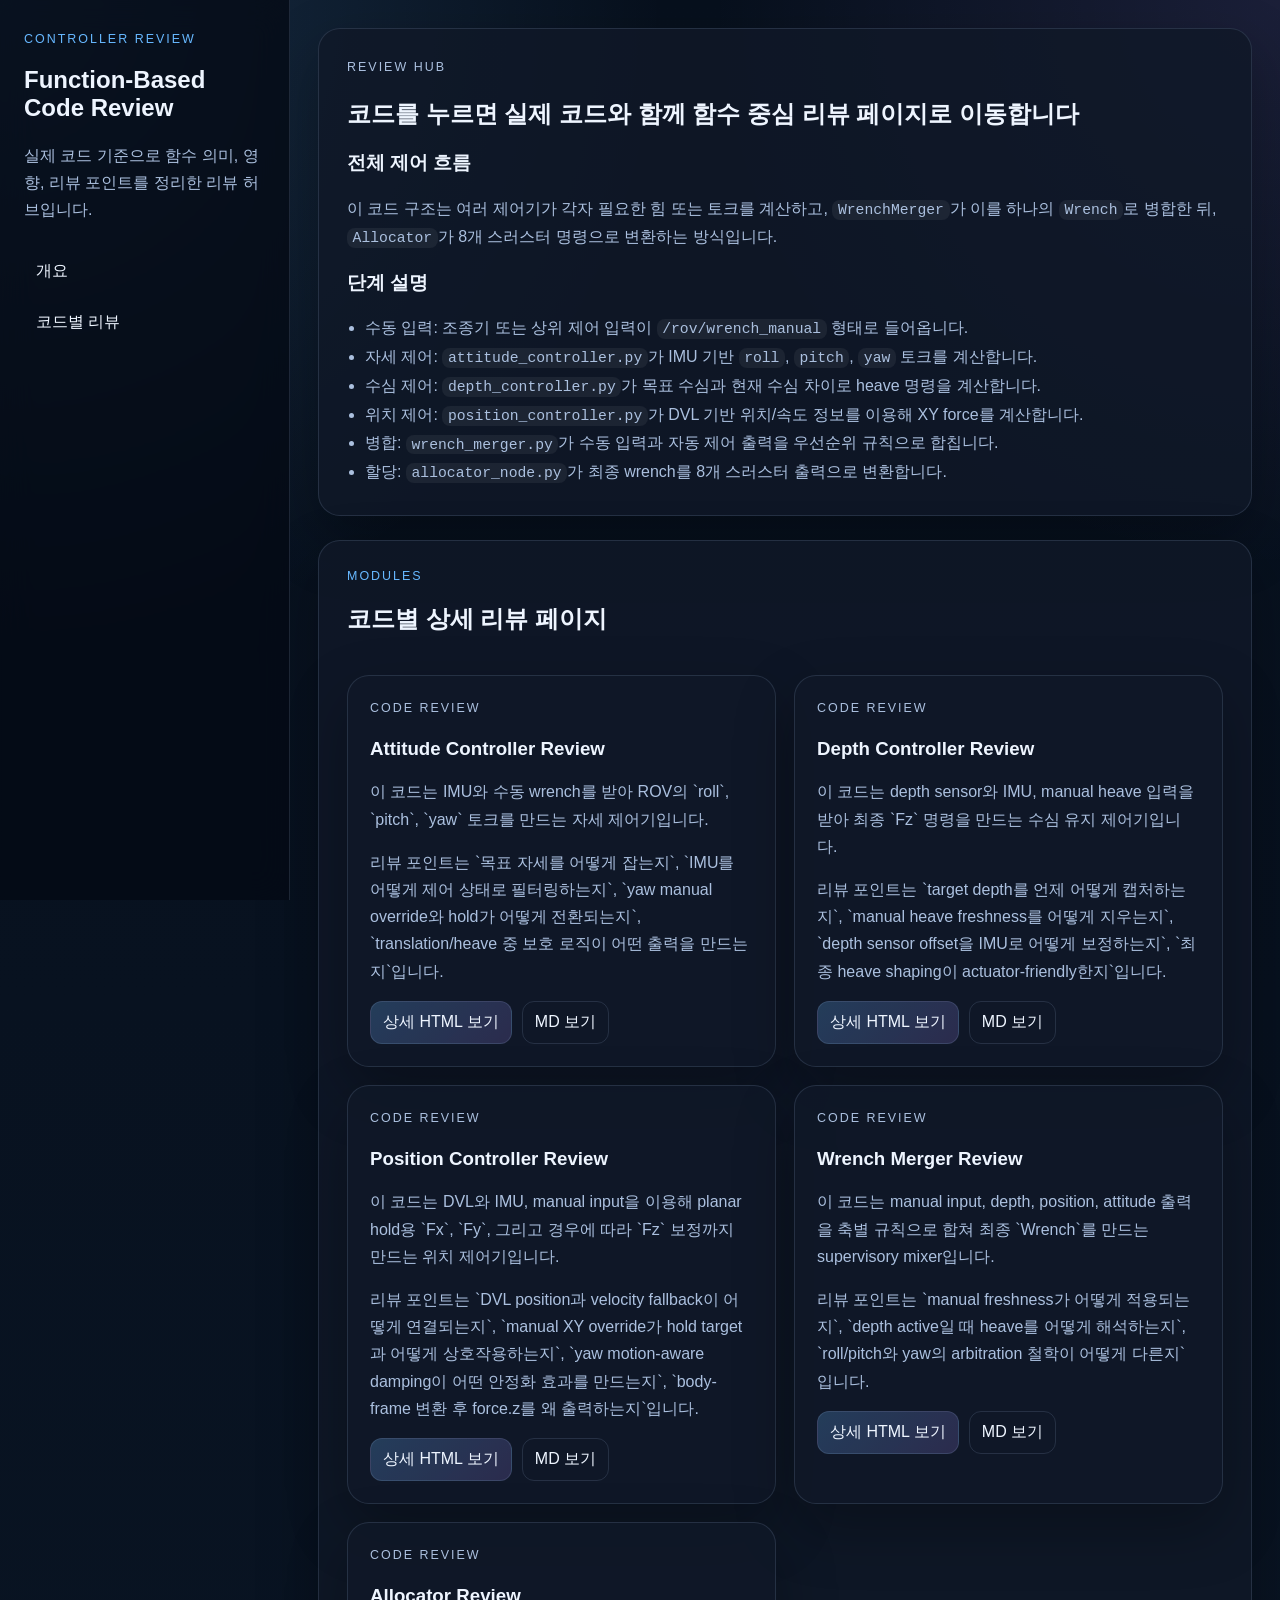
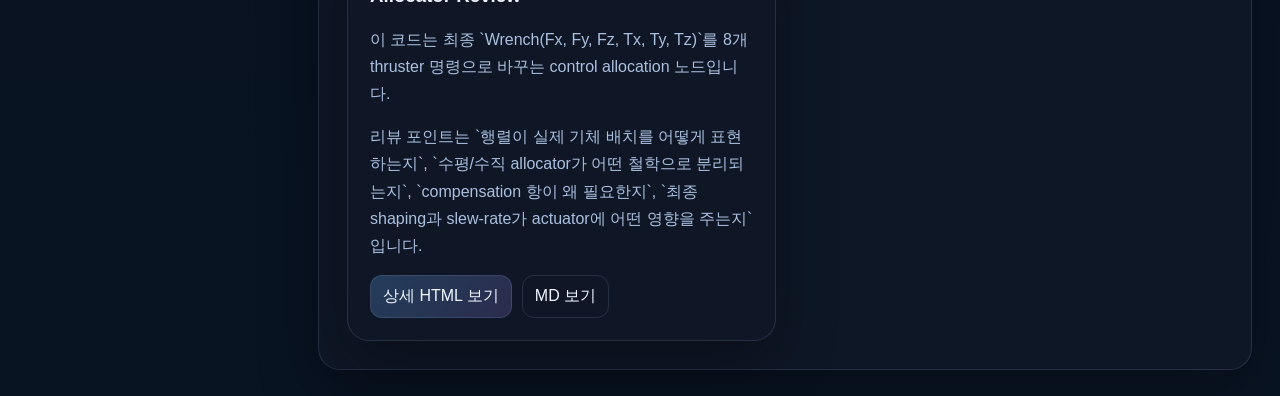
==== commit efa39d2e: "update allocator_node review" ====
--- a/code_review/controller_review/index.html
+++ b/code_review/controller_review/index.html
@@ -25,11 +25,16 @@
         <div>
           <p class="eyebrow">Review Hub</p>
           <h2>코드를 누르면 실제 코드와 함께 함수 중심 리뷰 페이지로 이동합니다</h2>
-          <p>이 디렉토리의 리뷰는 이제 <strong>실제 코드 기준의 함수 중심 리뷰</strong>로 재구성됩니다.</p>
+          <h3>전체 제어 흐름</h3>
+<p>이 코드 구조는 여러 제어기가 각자 필요한 힘 또는 토크를 계산하고, <code>WrenchMerger</code>가 이를 하나의 <code>Wrench</code>로 병합한 뒤, <code>Allocator</code>가 8개 스러스터 명령으로 변환하는 방식입니다.</p>
+<h3>단계 설명</h3>
 <ul class="summary-list">
-  <li>각 모듈 페이지는 실제 코드 스니펫과 함께 <code>이 함수가 무슨 의미인지</code>, <code>시스템에 어떤 영향을 주는지</code>, <code>리뷰 관점에서 왜 중요한지</code>를 설명합니다.</li>
-  <li>메인 페이지에서는 모듈별 코드 리뷰 페이지로 이동할 수 있습니다.</li>
-  <li>각 상세 페이지 하단에는 <strong>전체 코드</strong>도 같이 넣어, 문맥과 리뷰를 동시에 볼 수 있게 합니다.</li>
+  <li>수동 입력: 조종기 또는 상위 제어 입력이 <code>/rov/wrench_manual</code> 형태로 들어옵니다.</li>
+  <li>자세 제어: <code>attitude_controller.py</code>가 IMU 기반 <code>roll</code>, <code>pitch</code>, <code>yaw</code> 토크를 계산합니다.</li>
+  <li>수심 제어: <code>depth_controller.py</code>가 목표 수심과 현재 수심 차이로 heave 명령을 계산합니다.</li>
+  <li>위치 제어: <code>position_controller.py</code>가 DVL 기반 위치/속도 정보를 이용해 XY force를 계산합니다.</li>
+  <li>병합: <code>wrench_merger.py</code>가 수동 입력과 자동 제어 출력을 우선순위 규칙으로 합칩니다.</li>
+  <li>할당: <code>allocator_node.py</code>가 최종 wrench를 8개 스러스터 출력으로 변환합니다.</li>
 </ul>
         </div>
       </section>
--- a/code_review/controller_review/styles.css
+++ b/code_review/controller_review/styles.css
@@ -190,7 +190,13 @@
 
 .review-grid {
   display: grid;
-  grid-template-columns: minmax(320px, 0.95fr) minmax(420px, 1.05fr);
+  grid-template-columns: minmax(420px, 1.05fr) minmax(320px, 0.95fr);
+  gap: 18px;
+}
+
+.doc-grid {
+  display: grid;
+  grid-template-columns: minmax(420px, 1.05fr) minmax(340px, 0.95fr);
   gap: 18px;
 }
 
@@ -219,6 +225,65 @@
   line-height: 1.9;
 }
 
+.parameter-list {
+  margin: 0;
+  padding: 0;
+  list-style: none;
+  display: grid;
+  gap: 14px;
+}
+
+.doc-meta {
+  margin: 0;
+  display: grid;
+  gap: 14px;
+}
+
+.doc-meta div {
+  padding: 14px 16px;
+  border-radius: 16px;
+  border: 1px solid rgba(255, 255, 255, 0.06);
+  background: rgba(255, 255, 255, 0.02);
+}
+
+.doc-meta dt {
+  margin: 0 0 6px;
+  color: var(--text);
+  font-weight: 700;
+}
+
+.doc-meta dd {
+  margin: 0;
+  color: var(--muted);
+  line-height: 1.8;
+}
+
+.flow-list {
+  margin: 0;
+  padding-left: 18px;
+  color: var(--muted);
+  line-height: 1.8;
+}
+
+.parameter-list li {
+  display: grid;
+  gap: 6px;
+  padding: 14px 16px;
+  border-radius: 16px;
+  border: 1px solid rgba(255, 255, 255, 0.06);
+  background: rgba(255, 255, 255, 0.02);
+}
+
+.parameter-list li strong {
+  color: var(--text);
+  font-weight: 600;
+}
+
+.parameter-list li span {
+  color: var(--muted);
+  line-height: 1.7;
+}
+
 .source-details {
   padding: 18px;
 }
@@ -253,7 +318,8 @@
   }
 
   .module-grid,
-  .review-grid {
+  .review-grid,
+  .doc-grid {
     grid-template-columns: 1fr;
   }
 
